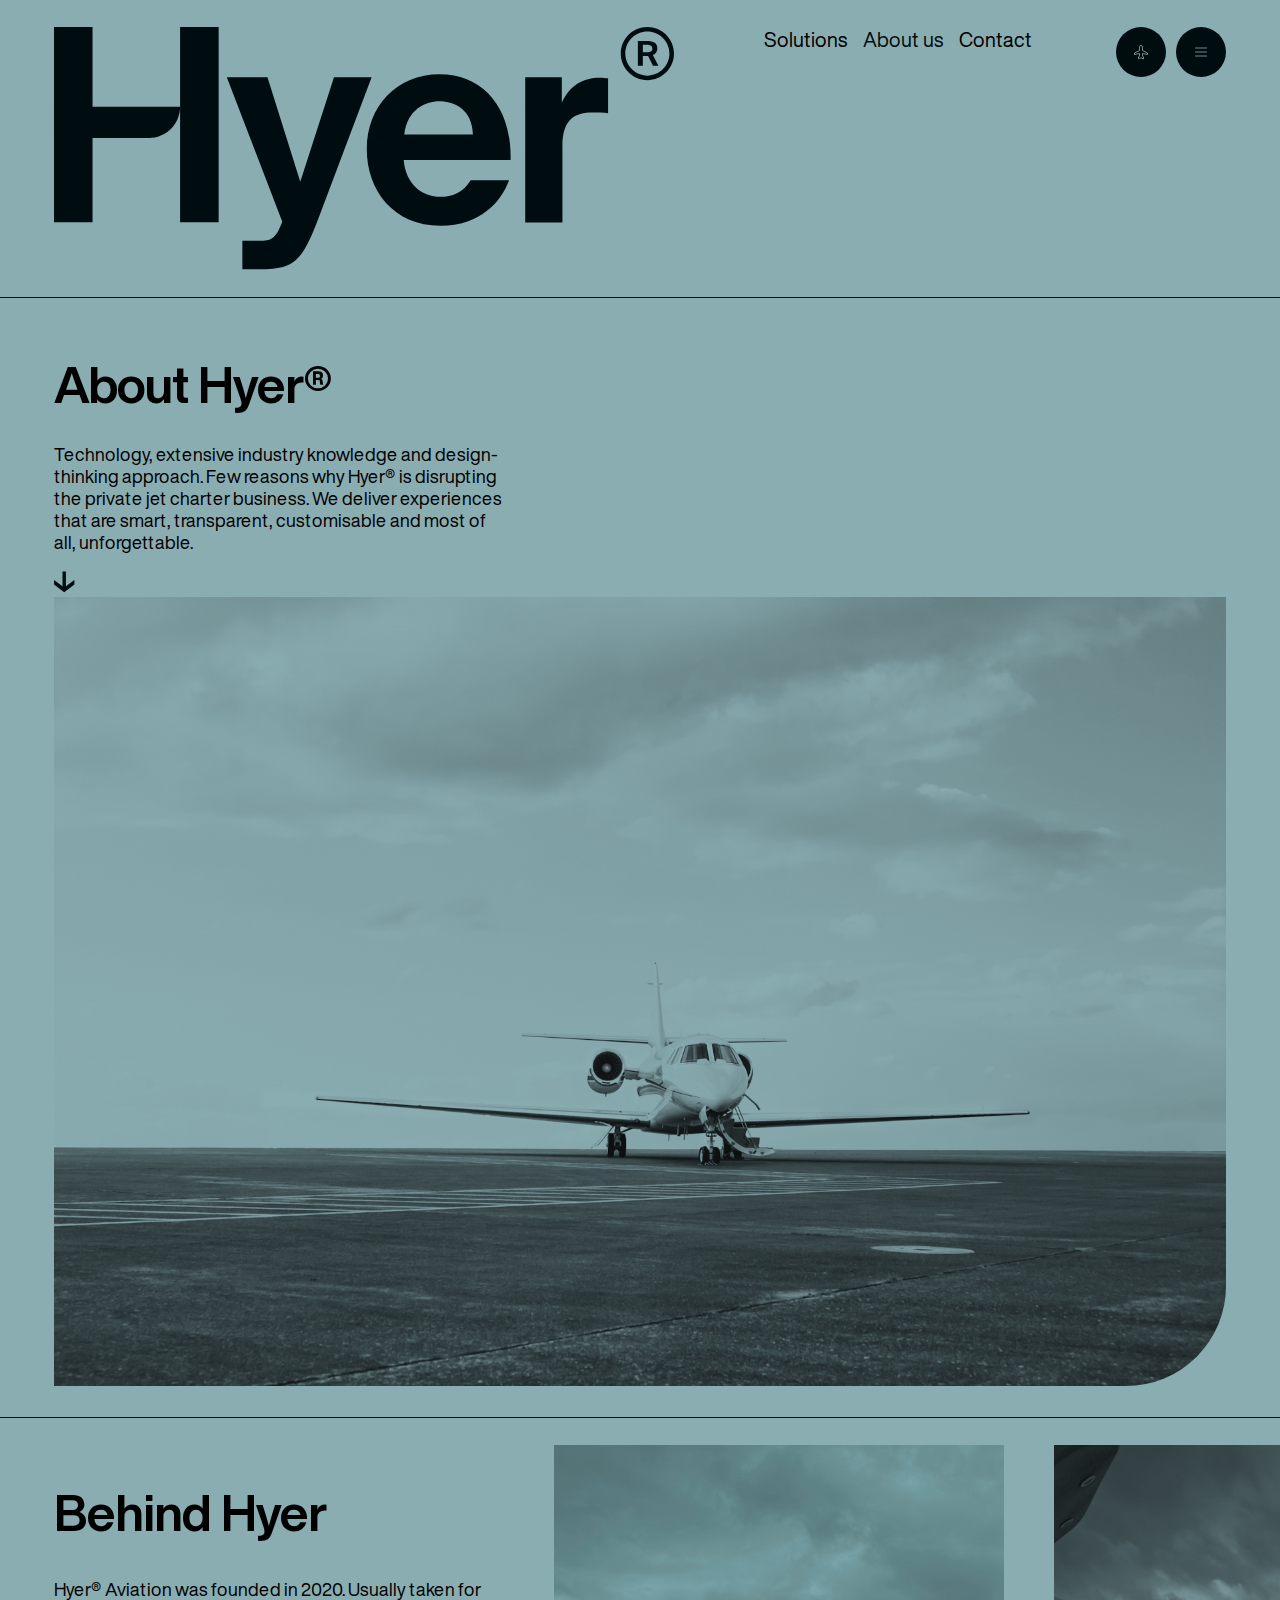
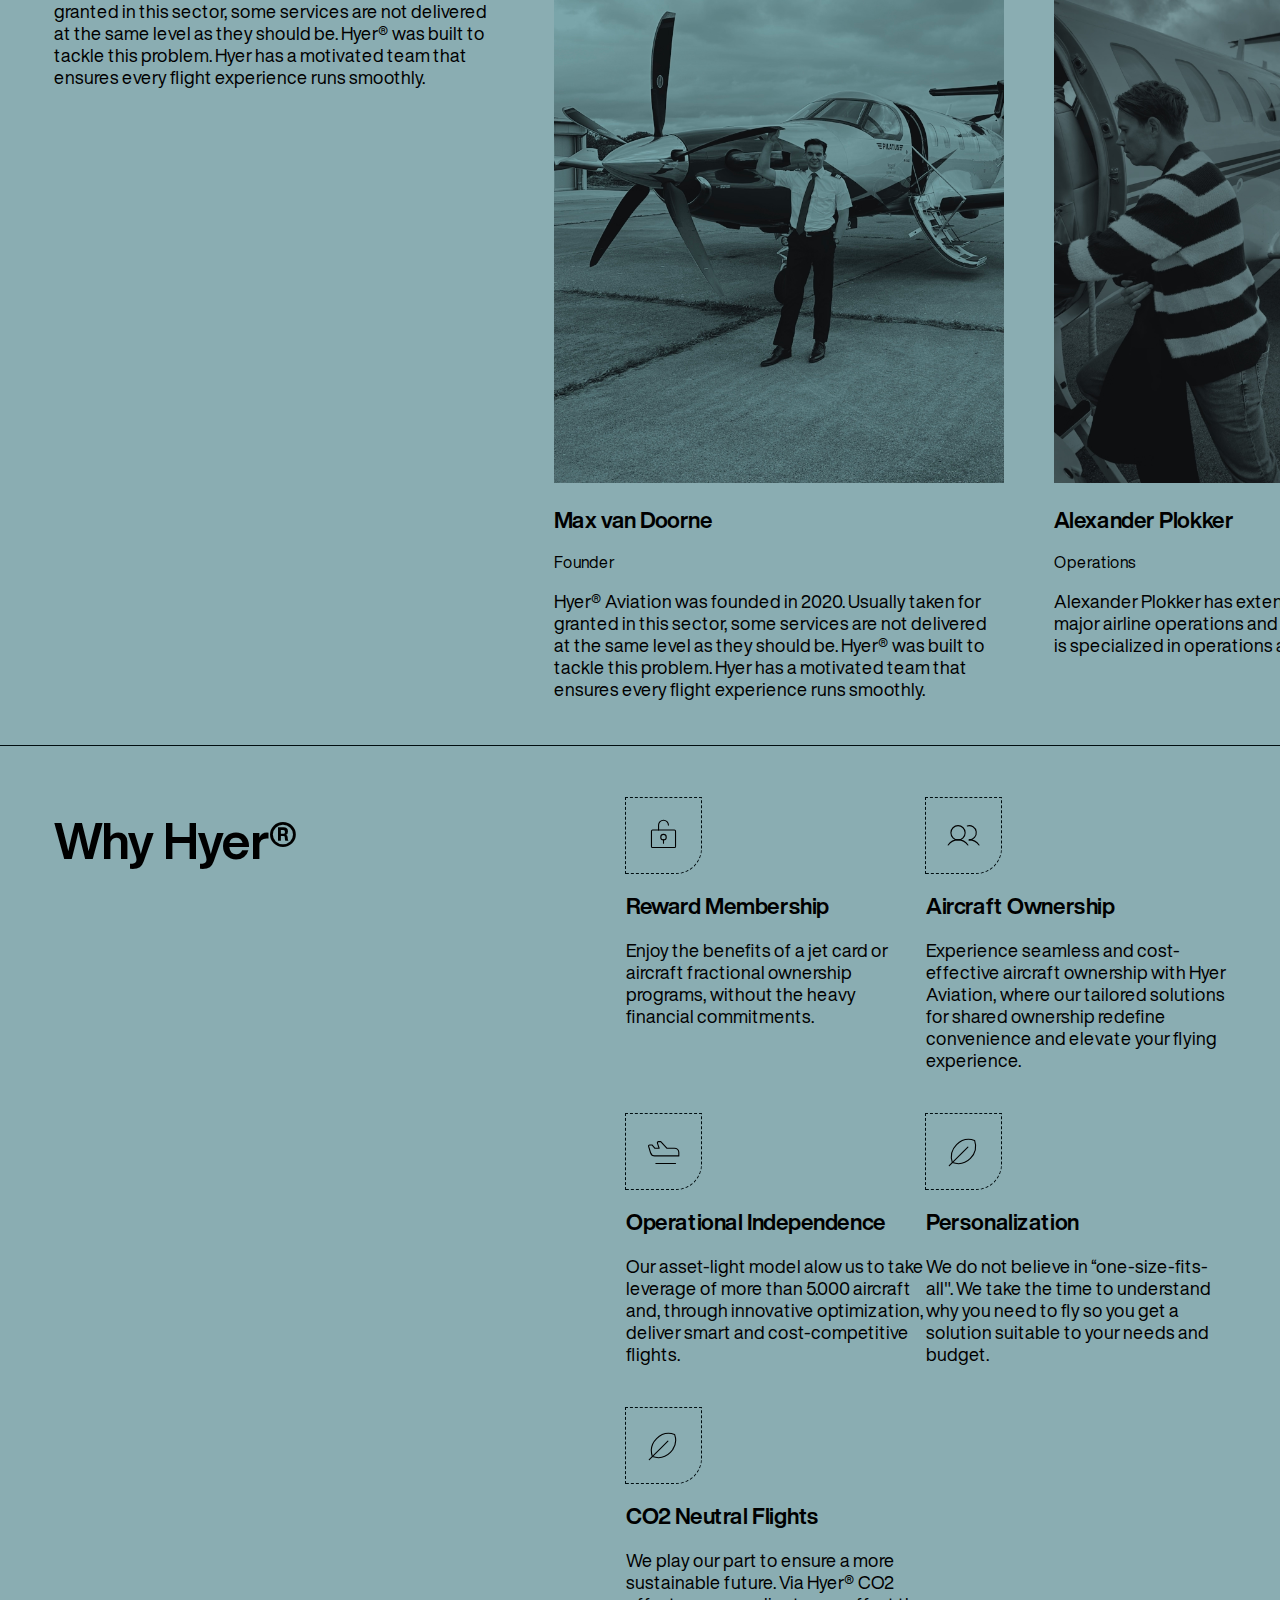
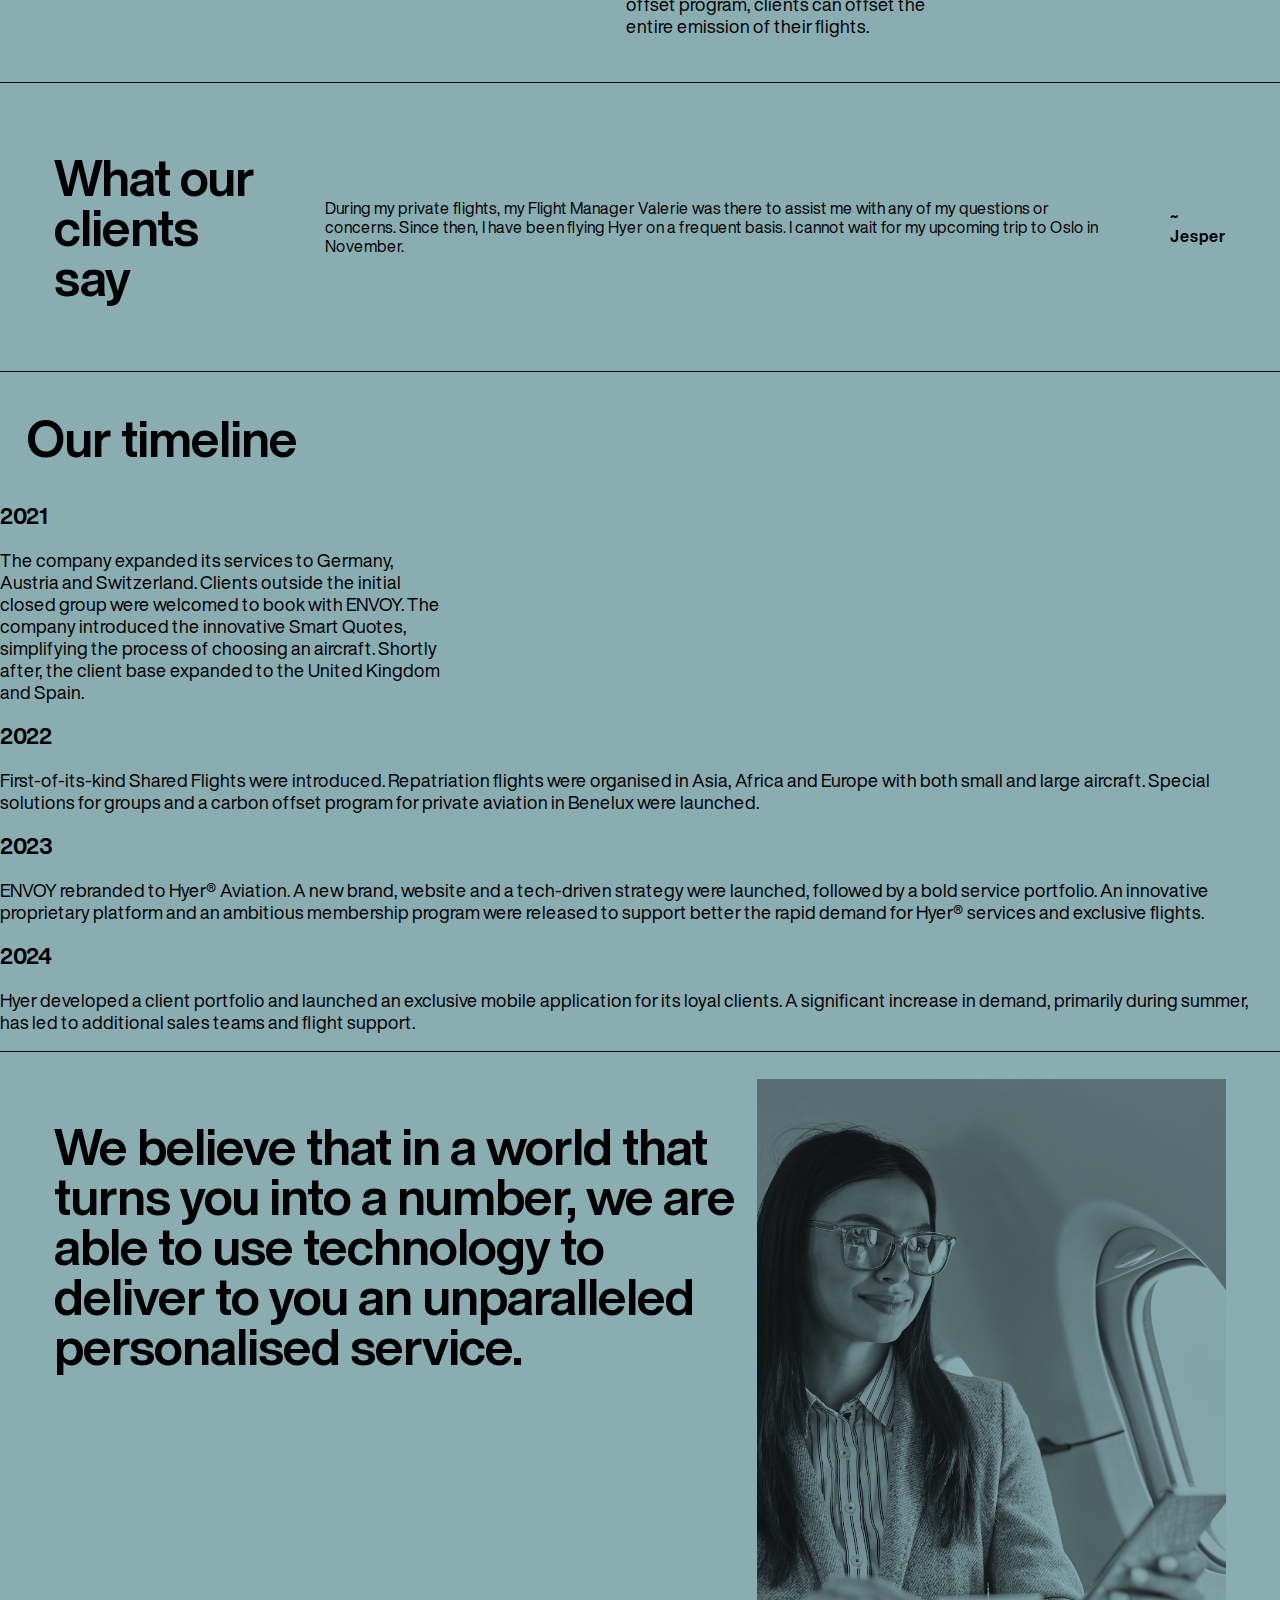
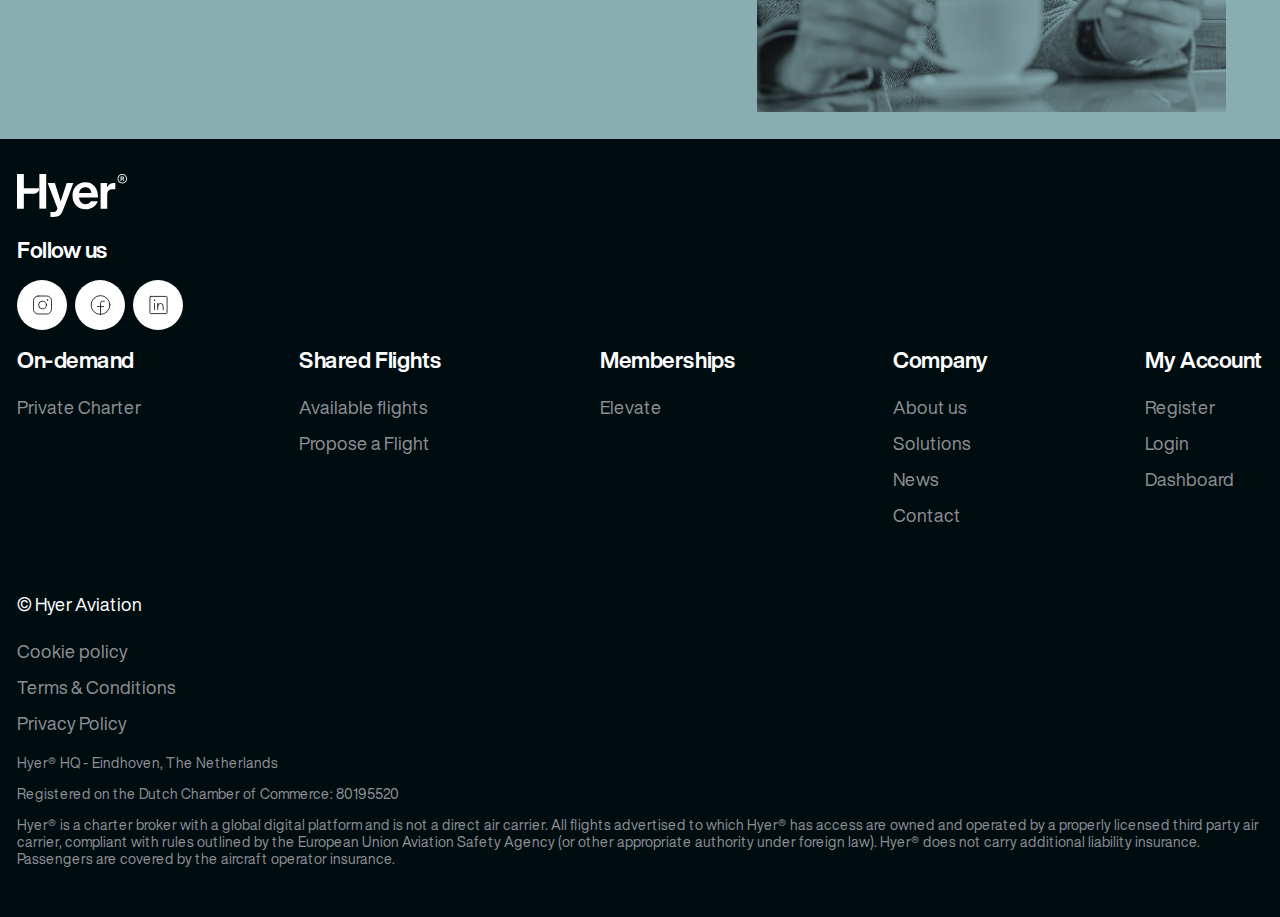
==== pages/about.html @ 7fcac1f6 "layout stuff" ====
<!DOCTYPE html>
<html lang="en">
<head>
	<meta charset="UTF-8">
	<meta name="viewport" content="width=device-width, initial-scale=1.0">
	<link href="../styles/style.css" rel="stylesheet">
	<link rel="icon" type="image/svg+xml" href="../images/favicon.avif">
	<title>About</title>
</head>
<body id="abt">
	<header>
		<img id="logo-big" src="../images/logo-var.svg" alt="Hyer">
		<img id="logo-small" src="../images/mobile-logo.svg" alt="Hyer">
		<nav>
			<ul>
				<li>Solutions</li>
				<li><a href="#">About us</a></li>
				<li>Contact</li>
			</ul>
			<ul>
				<li>On Demand</li>
				<li>Shared flights</li>
				<li>Memberships</li>
				<li>Company</li>
			</ul>
		</nav>
		<ul>
			<li>
				<img src="../images/aircraft-icon.svg" alt="Book on demand">
			</li>
			<li>
				<img src="../images/hamburger.svg" alt="Navigation">
			</li>
		</ul>
	</header>
	<main>
		<section>
			<h1>About Hyer®</h1>
			<p>
				Technology, extensive industry knowledge and design-thinking approach. 
				Few reasons why Hyer® is disrupting the private jet charter business. 
				We deliver experiences that are smart, transparent, customisable and 
				most of all, unforgettable. 
			</p>
			<img src="../images/arrow.svg" alt="Downwards facing arrow">
			<img class="rounded-corner" src="../images/blue-plane.avif" alt="Aircraft">
		</section>
		<section>
			<h2 class="visually_hidden">Behind Hyer</h2>
			<article>
					<h2>Behind Hyer</h2>
					<p>
						Hyer® Aviation was founded in 2020. Usually taken for granted in 
						this sector, some services are not delivered at the same level as 
						they should be. Hyer® was built to tackle this problem. Hyer has 
						a motivated team that ensures every flight experience runs smoothly. 
					</p>
				</article>
				<article>
					<img src="../images/max.avif" alt="Max van Doorne staning in front of a plane">
					<h3>Max van Doorne</h3>
					<span>Founder</span>
					<p>
						Hyer® Aviation was founded in 2020. Usually taken for granted in this 
						sector, some services are not delivered at the same level as they should 
						be. Hyer® was built to tackle this problem. Hyer has a motivated team 
						that ensures every flight experience runs smoothly. 
					</p>
				</article>
				<article>
					<img class="rounded-corner" src="../images/alex.avif" alt="Alexander Plokker going in a plane">
					<h3>Alexander Plokker</h3>
					<span>Operations</span>
					<p>
						Alexander Plokker has extensive experience in both major airline 
						operations and private aviation. Alexander is specialized in 
						operations and ground coordination.
					</p>
				</article>
		</section>
		<section>
			<h2>Why Hyer®</h2>
			<article>
				<ul>
					<li>
						<figure>
							<img src="../images/reward-abt.svg" alt="">
						</figure>
						<h3>Reward Membership</h3>
						<p>
							Enjoy the benefits of a jet card or aircraft fractional ownership programs, 
							without the heavy financial commitments.  
						</p>
					</li>
					<li>
						<figure>
							<img src="../images/ownership-abt.svg" alt="">
						</figure>
						<h3>Aircraft Ownership</h3>
						<p>
							Experience seamless and cost-effective aircraft ownership with Hyer 
							Aviation, where our tailored solutions for shared ownership redefine 
							convenience and elevate your flying experience.
						</p>
					</li>
					<li>
						<figure>
							<img src="../images/operational.svg" alt="">
						</figure>
						<h3>Operational Independence</h3>
						<p>
							Our asset-light model alow us to take leverage of more than 5.000 
							aircraft and, through innovative optimization, deliver smart and 
							cost-competitive flights. 
						</p>
					</li>
					<li>
						<figure>
							<img src="../images/leaf.svg" alt="">
						</figure>
						<h3>Personalization</h3>
						<p>
							We do not believe in “one-size-fits-all". We take the time to 
							understand why you need to fly so you get a solution suitable 
							to your needs and budget. 
						</p>
					</li>
					<li>
						<figure>
							<img src="../images/leaf.svg" alt="">
						</figure>
						<h3>CO2 Neutral Flights</h3>
						<p>
							We play our part to ensure a more sustainable future. 
							Via Hyer® CO2 offset program, clients can offset the 
							entire emission of their flights.
						</p>
					</li>
				</ul>
			</article>
		</section>
		<section>
			<h2>What our clients say</h2>
			<blockquote>
				During my private flights, my Flight Manager Valerie was there 
				to assist me with any of my questions or concerns. Since then, 
				I have been flying Hyer on a frequent basis. I cannot wait for 
				my upcoming trip to Oslo in November.
			</blockquote>
			<strong>~ Jesper</strong>
		</section>
		<section>
			<h2>Our timeline</h2>
			<h3>2021</h3>
			<p>
				The company expanded its services to Germany, Austria and Switzerland. 
				Clients outside the initial closed group were welcomed to book with ENVOY. 
				The company introduced the innovative Smart Quotes, simplifying the process
				of choosing an aircraft. Shortly after, the client base expanded to the 
				United Kingdom and Spain.
			</p>
			<h3>2022</h3>
			<p>
				First-of-its-kind Shared Flights were introduced. Repatriation flights were
				organised in Asia, Africa and Europe with both small and large aircraft. 
				Special solutions for groups and a carbon offset program for private 
				aviation in Benelux were launched. 
			</p>
			<h3>2023</h3>
			<p>
				ENVOY rebranded to Hyer® Aviation. A new brand, website and a tech-driven 
				strategy were launched, followed by a bold service portfolio. An innovative 
				proprietary platform and an ambitious membership program were released to 
				support better the rapid demand for Hyer® services and exclusive flights.
			</p>
			<h3>2024</h3>
			<p>
				Hyer developed a client portfolio and launched an exclusive mobile application
				for its loyal clients. A significant increase in demand, primarily during summer, 
				has led to additional sales teams and flight support.  
			</p>
		</section>
		<section>
			<h2>
				We believe that in a world that turns you into a number, we are able
				to use technology to deliver to you an unparalleled personalised service.
			</h2>
			<img src="../images/woman-on-a-plane.avif" alt="Young woman on a plane smiling">
		</section>
	</main>
	<footer>
		<ul>
			<li>
				<img src="../images/logo.svg" alt="logo">
			</li>
			<li>
				<h2>Follow us</h2>
			</li>
		</ul>
		<ul>
			<li>
				<img src="../images/insta.svg" alt="Instagram">
			</li>
			<li>
				<img src="../images/facebook.svg" alt="Facebook">
			</li>
			<li>
				<img src="../images/in.svg" alt="Linkedin">
			</li>
		</ul>
		<section>
			<ul>
				<li><h2>On-demand</h2></li>
				<li><a href="#">Private Charter</a></li>
			</ul>
			<ul>
				<li><h2>Shared Flights</h2></li>
				<li><a href="#">Available flights</a></li>
				<li><a href="#">Propose a Flight</a></li>
			</ul>
			<ul>
				<li><h2>Memberships</h2></li>
				<li><a href="#">Elevate</a></li>
			</ul>
			<ul>
				<li><h2>Company</h2></li>
				<li><a href="#">About us</a></li>
				<li><a href="#">Solutions</a></li>
				<li><a href="#">News</a></li>
				<li><a href="#">Contact</a></li>
			</ul>
			<ul>
				<li><h2>My Account</h2></li>
				<li><a href="#">Register</a></li>
				<li><a href="#">Login</a></li>
				<li><a href="#">Dashboard</a></li>
			</ul>
		</section>
		<p>© Hyer Aviation</p>
		<ul>
			<li><a href="#">Cookie policy</a></li>
			<li><a href="#">Terms & Conditions</a></li>
			<li><a href="#">Privacy Policy</a></li>
		</ul>
		<p>Hyer® HQ - Eindhoven, The Netherlands</p>
		<p>Registered on the Dutch Chamber of Commerce: 80195520</p>
		<p>
			Hyer® is a charter broker with a global digital platform and is not a 
			direct air carrier. All flights advertised to which Hyer® has access 
			are owned and operated by a properly licensed third party air carrier, 
			compliant with rules outlined by the European Union Aviation Safety 
			Agency (or other appropriate authority under foreign law). Hyer® does not 
			carry additional liability insurance. Passengers are covered by the aircraft 
			operator insurance.
		</p>
	</footer>
</body>
</html>
---- styles/style.css ----
@font-face {
	font-family: "Helvetica-bold";
	src: url("../font/HelveticaNowDisplay-Bold.woff2");
}

@font-face {
	font-family: "Helvetica-reg";
	src: url(../font/HelveticaNowDisplay-Regular.woff2);
}

*, *::after, *::before {
  box-sizing: border-box;
}

:root {
	--accent-color: #000d10;
	--accent-color-2: #ffffff;
	--dark-blue: #151623;
	--darker-blue: #0f0f1c;
	--brick-red: #bc7155;
	--text-secondary: #8e8e95;
	--background-about: #8aadb2;
}

.visually_hidden {
  clip: rect(0 0 0 0);
  clip-path: inset(50%);
  height: 1px;
  overflow: hidden;
  position: absolute;
  white-space: nowrap;
  width: 1px;
}

body {
	font-family: "Helvetica-reg", arial;
	padding: 0;
	margin: 0;
}

#abt {
	background-color: var(--background-about);
}

ul > li {
	list-style: none;
}

nav > ul:nth-child(1), 
nav > ul:nth-child(2) {
	display: none;
}

section, 
header {
	padding: 1.7rem 4.2%;
}

h1, h2, h3, h4 {
	font-family: "Helvetica-bold", arial;
	line-height: 100%;
	letter-spacing: -.02em;
}

h1 {
	font-size: 2.5rem;
}

h2 {
	font-size: 30px;
}

h3 {
	font-size: 22px;
}

h4 {
	font-size: 20px;
}

h4 > span {
	font-family: "Helvetica-reg";
}

p {
	font-size: 18px;
}

img {
	width: 100%;
	height: auto;
}

button {
	font-weight: 700;
	font-size: 14px;
	background-color: var(--accent-color);
	color: var(--accent-color-2);
	border: none;
	border-radius: 25px;
	padding: 12px 15px;
	cursor: pointer;
}

#abt section:nth-child(3) {
	position: relative;
}

section:nth-child(3) > blockquote::before {
    content: "";
    position: absolute;
	top: 0;
    left: 0;
    background-image: url(../images/quote.svg);
    background-position: 50%;
    background-size: contain;
    background-repeat: no-repeat;
    opacity: .15;
    width: 4rem;
    height: 4rem;
}

#logo-big {
	display: none;
}

#logo-small {
	display: inline;
	width: 55px;
	height: auto;
}

.display-on-desktop {
	display: none;
}

header {
	display: flex;
	justify-content: space-between;
	align-items: flex-start;	
}

ul {
	padding: 0;
	margin: 0;
}

header > ul > li {
	display: flex;
	margin-bottom: 8px;
	background-color: var(--accent-color);
	border-radius: 30px;
	width: 50px;
	height: 50px;
}

header > ul > li > img {
	width: 16px;
	height: auto;
	margin: 0 auto;
}

a {
	color: var(--accent-color);
	text-decoration: none;
}

strong {
	font-family: "Helvetica-bold";
}

#abt section {
	border-top: 1px solid var(--accent-color);
}

#abt section:nth-child(1) > img:nth-of-type(1) {
	width: 21px;
	height: auto;
}

section:nth-child(2) > ul {
	padding: 0;
}

section:nth-child(2) > ul > li > p {
	line-height: 110%;
	color: var(--text-secondary);
	margin-bottom: 30px;
}

section:nth-child(2) > ul > li > h3 {
	padding-top: 15px;
	border-top: 1px solid var(--text-secondary);
}

.rounded-corner {
	border-bottom-right-radius: 100px;
}

div > section {
	color: var(--accent-color-2);
	height: 250px;
}

#home div > section:nth-child(1) {
	background-color: var(--dark-blue);
}

div > section:nth-child(-n + 3)
{
	display: flex;
	flex-direction: column;
	justify-content: flex-end;
}

div > section:nth-child(2) > h2 {
	z-index: 2;
	width: 100%;
	font-size: 30px;
}

div > section:nth-child(2) > p {
	z-index: 2;
	color: var(--accent-color-2);
}

div > section:nth-child(2) {
    background-image: url("../images/aircraft.avif");
    background-position: center;
    background-repeat: no-repeat;
    background-size: cover;
    position: relative;
}

div > section:nth-child(2)::after {
    position: absolute;
    content: "";
    height: 100%;
    width: 100%;
    bottom: 0;
    left: 0;
    background: linear-gradient(to bottom, rgba(255,0,0,0) 0%, rgba(0, 0, 0, 0.6) 100%);
    z-index: 1;
}

div > section:nth-child(3) {
	background-color: var(--brick-red);
	background-image: url("../images/shared-flights.svg");
	background-position: center;
    background-repeat: no-repeat;
    background-size: contain;
}

#home section:nth-child(1) > p {
	font-weight: 700;
}

section:nth-child(1) > button {
	outline: 1px solid var(--accent-color-2);
	background-color: var(--dark-blue);
	color: var(--accent-color-2);
}

section:nth-child(4) > ul {
	display: grid;
	grid-template-columns: 160px 160px;
	justify-content: center;
	column-gap: 15px;
	row-gap: 20px;
}

section:nth-child(4) > section > img {
	max-width: 600px;
}

section:nth-child(4) > ul > li {
	border-top: 1px solid var(--text-secondary);
}

section:nth-child(4) > ul > li > p {
	padding: 10px;
	box-shadow: 0px 1px 1px rgba(0, 0, 0, 0.25);
	border-radius: 20px;
}

#home section:nth-child(5) {
	background-color: var(--dark-blue);
	color: var(--accent-color-2);
}

#home section:nth-child(5) > img {
	display: flex;
	object-fit: cover;
	margin: 0 auto;
	width: 50%;
	height: auto;
}

#abt section:nth-child(5) {
	padding: 0;
}

#abt section:nth-child(5) > h2 {
	padding-left: 2.1%; 
}

footer {
	background-color: var(--accent-color);
	color: var(--accent-color-2);
	padding: 35px 17px;
}

footer > ul {
	padding: 0;
}

footer > section {
	display: grid;
	grid-template-columns: 170px 170px;
	padding: 0;
	margin-bottom: 60px;
}

footer > p:nth-last-child(-n + 3) {
	color: var(--text-secondary);
	font-size: 14px;
}

footer > ul > li > img {
	width: 110px;
	height: auto;
}

footer > ul:nth-child(1) > ul {
	display: flex;
	padding: 0;
}

footer > section > ul > li > h2,
footer > ul > li > h2 {
	font-size: 22px;
}

footer > section > ul > li > a,
footer > ul > li > a {
	line-height: 200%;
	font-size: 18px;
	color: var(--text-secondary);
}

footer > section > ul > li > img {
	width: 110px;
	height: auto;
}

footer > ul:nth-child(2) > li > img {
	width: 25px;
	height: auto;
	margin: 0 auto;
}

footer > ul:nth-child(2)  {
	display: flex;
}

footer > ul:nth-child(2)  > li {
	display: flex;
	background-color: var(--accent-color-2);
	border-radius: 50px;
	width: 50px;
	height: 50px;
	margin-right: 8px;
}

figure {
	display: flex;
	width: 75px;
	height: 75px;
	outline: 1px dashed var(--accent-color);
	border-bottom-right-radius: 25px;
	margin: 25px 0 15px 0;
}

figure > img {
	margin: 0 auto;
	width: 35px;
	height: auto;
}

@media only screen and (min-width: 480px)
{
	section:nth-child(4) > div > ul {
		grid-template-columns: 220px 220px;
	}
}

@media only screen and (min-width: 1024px) {
	h1, h2 {
		font-size: 50px;
	}

	#logo-big {
		display: inline;
		min-width: 500px;
		max-width: 620px;
		height: auto;
	}

	#logo-small {
		display: none;
	}

	nav > ul:nth-child(1) {
		display: flex;
	}

	nav > ul:nth-child(1) > li {
		font-size: 20px;
		padding-left: 15px;
	}

	div {
		display: flex;
	}

	div > section {
		height: 100vh;
	}

	header > ul {
		display: flex;
	}

	header > ul > li {
		margin-left: 10px;
	}

	.display-on-desktop {
		display: inline;
	}

	div > section:nth-child(2)::after {
		position: absolute;
		content: "";
		height: 50%;
		width: 100%;
		bottom: 0;
		left: 0;
		background: linear-gradient(to bottom, rgba(255,0,0,0) 0%, rgba(0, 0, 0, 0.6) 100%);
		z-index: 1;
	}

	#home section:nth-child(5) > img {
		background-color: var(--darker-blue);
	}

	main section:nth-child(2) {
		display: flex;
		flex-direction: column;
		align-items: flex-end;
	}

    #abt section:nth-child(2) {
		display: flex;
		align-items: flex-start;
		justify-content: flex-start;
		flex-direction: row;
		gap: 50px;
	}

	#abt section:nth-child(2) > article {
		width: 70%;
	}

	#abt section:nth-child(3) {
		display: flex;
        flex-direction: row;
		justify-content: space-between;
        align-items: flex-start;
	}

	main section:nth-child(2) > ul {
		display: grid;
		grid-template-columns: 320px 320px;
		column-gap: 15px;
		row-gap: 20px;
	}

	.col-width > section {
		width: 33.33%;
	}

	#abt section:nth-last-child(1)
	{
		display: flex;
	}

	#abt section:nth-last-child(1) > img
	{
		width: 40%;
	}
	
	section > article:nth-child(1) > ul {
		display: flex;
		flex-direction: column;
	}

	section:nth-child(2) > h2 {
		font-size: 60px;
		width: 50%;
	}

	section:nth-child(4) {
		display: flex;
		align-items: center;
		justify-content: center;
		gap: 10px;
	}

	section:nth-child(4) > ul,
	section:nth-child(4) > section {
		width: 50%;
	}

	section:nth-child(4) > ul > li > h4 {
		font-size: 25px;
	}

	section:nth-child(4) > ul {
		grid-template-columns: 220px 220px;
	}

	#home section:nth-child(5) {
		display: flex;
		padding: 0;
	}

	#home section:nth-child(5) > div > h2 {
		font-size: 50px;
		padding-bottom: 10em;
	}
	
	#home section:nth-child(5) > div {
		display: flex;
		flex-direction: column;
		padding: 0 60px;
	}

	#home section:nth-child(6) > h2 {
		font-size: 12vw;
		margin: 0.3em 0;
		line-height: 140px;
	}

	#abt section:nth-child(3) > article,
	section:nth-child(6) > article {
		display: flex;
		align-content: space-between;
		flex-direction: row;
		justify-content: space-between;
		flex-wrap: wrap;
	}

	section:nth-child(6) > article > ul,
	#abt section:nth-child(3) > article > ul {
		width: 600px;
		display: flex;
		flex-direction: row;
		flex-wrap: wrap;
		align-content: flex-start;
	}

	article > p:nth-of-type(1),
	section > p:nth-of-type(1) {
		width: 450px;
	}

	section:nth-child(6) > article > ul > li,
	#abt section:nth-child(3) > article > ul > li {
		width: 300px;
	}

	section:nth-child(7) {
		width: 100vw;
	}

	section:nth-child(7) > h2 {
		display: flex;
		justify-content: center;
		font-size: 9vw;
	}

	section:nth-child(7) > h2:hover {
		text-decoration: underline;
	}

	footer > section {
		display: flex;
		flex-wrap: wrap;
		justify-content: space-between;
		padding: 0;
		margin-bottom: 60px;
	}
}
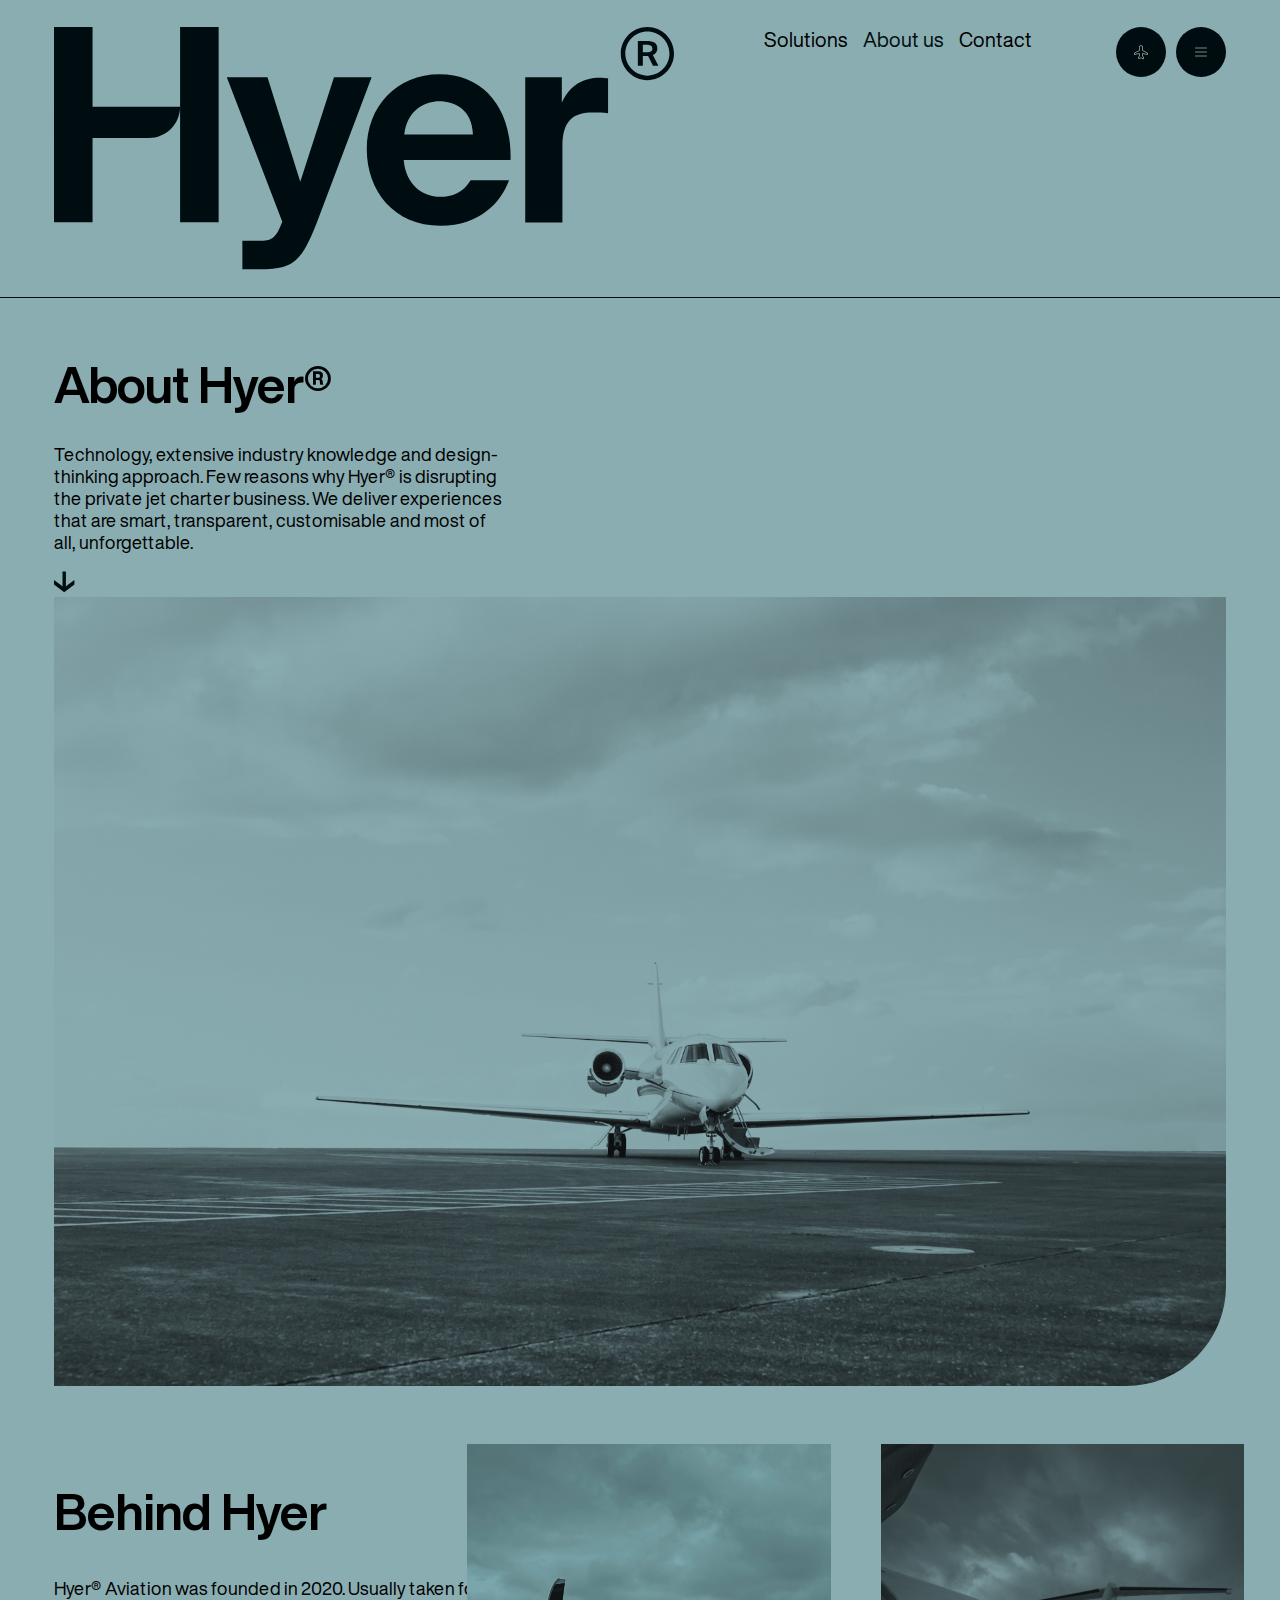
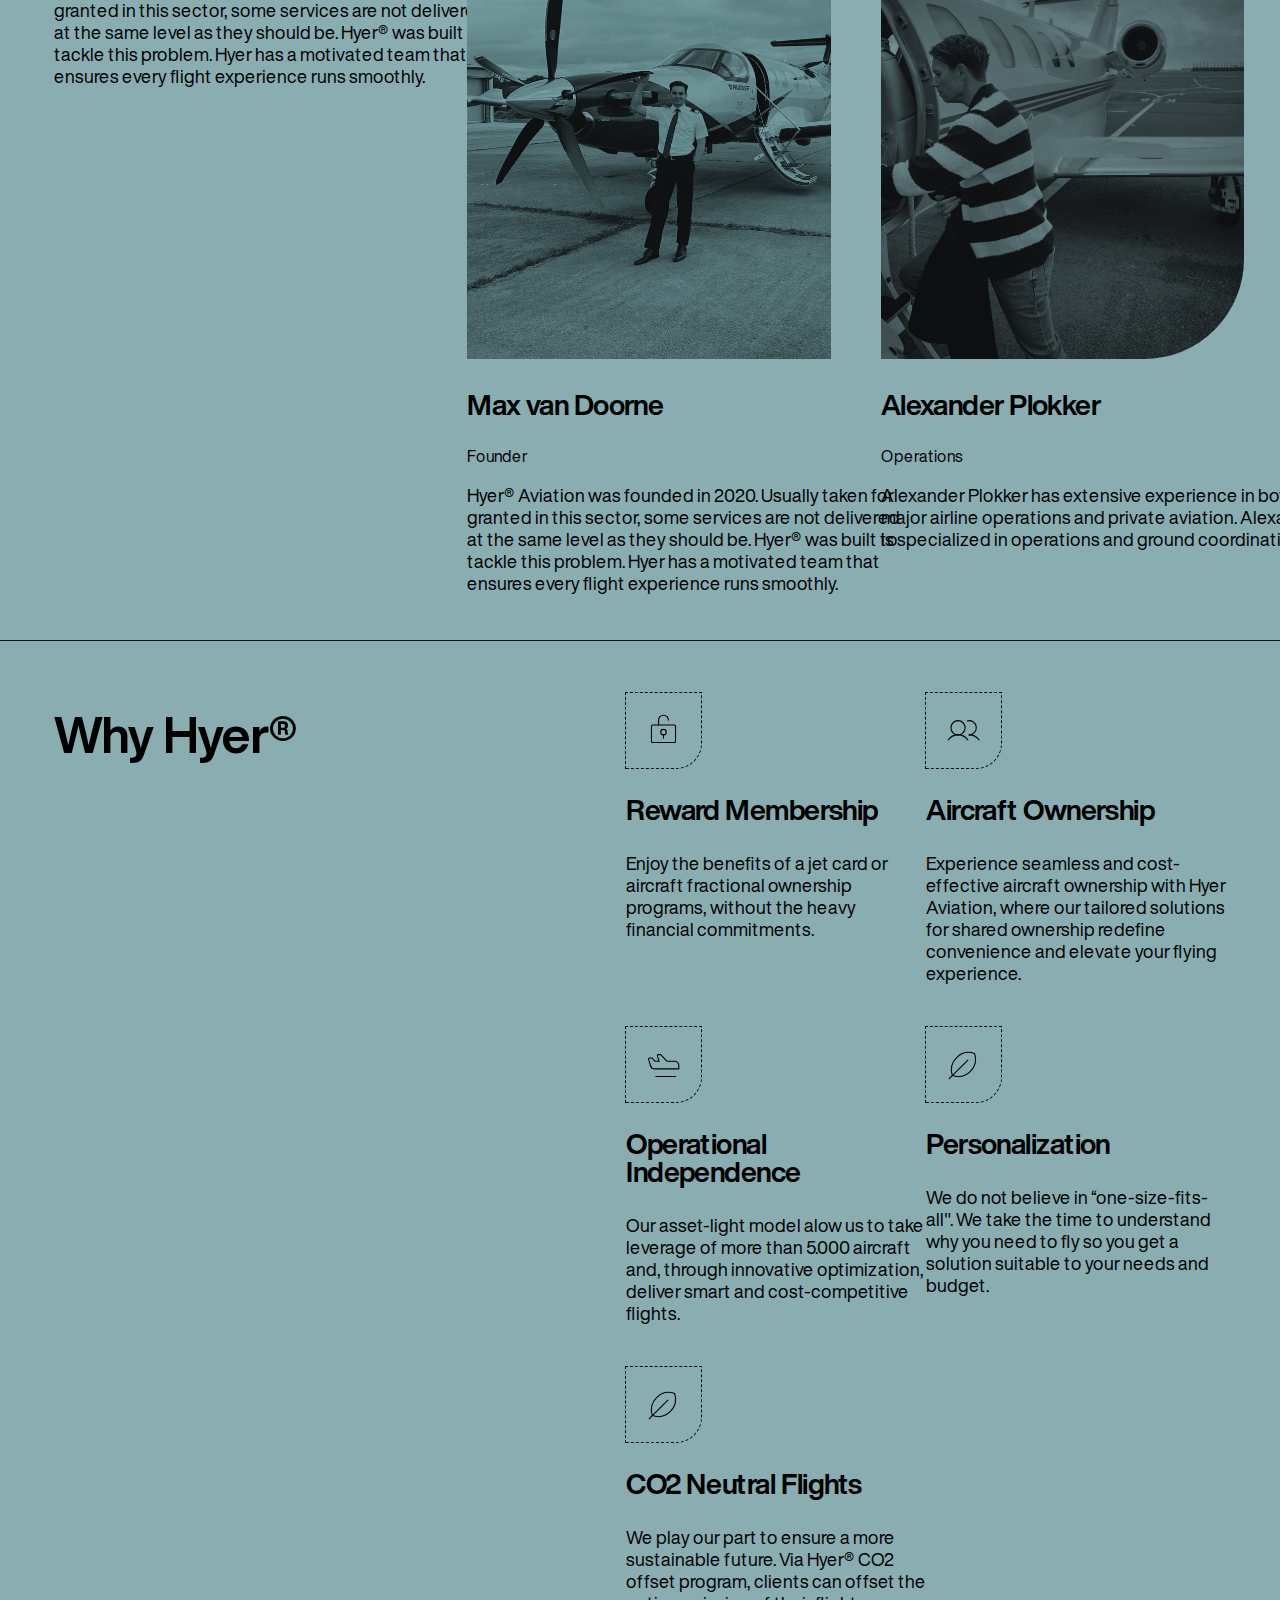
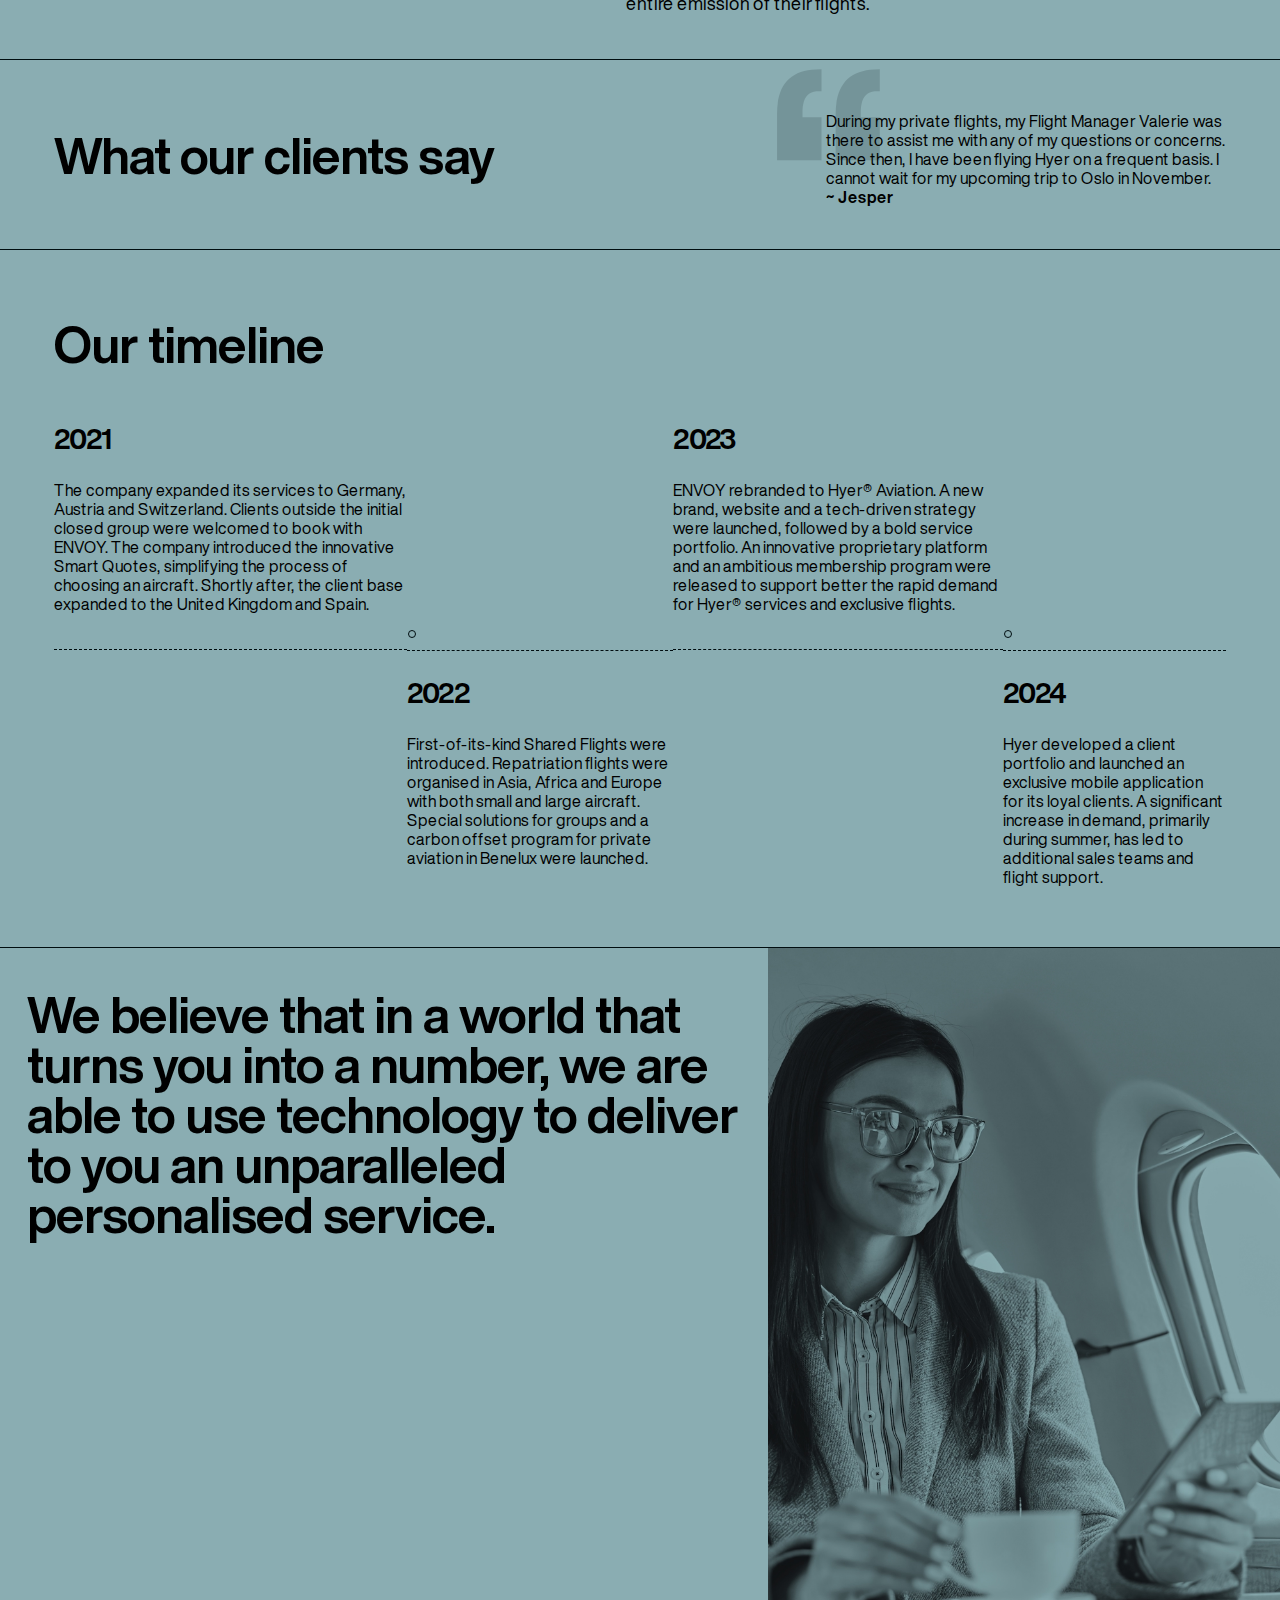
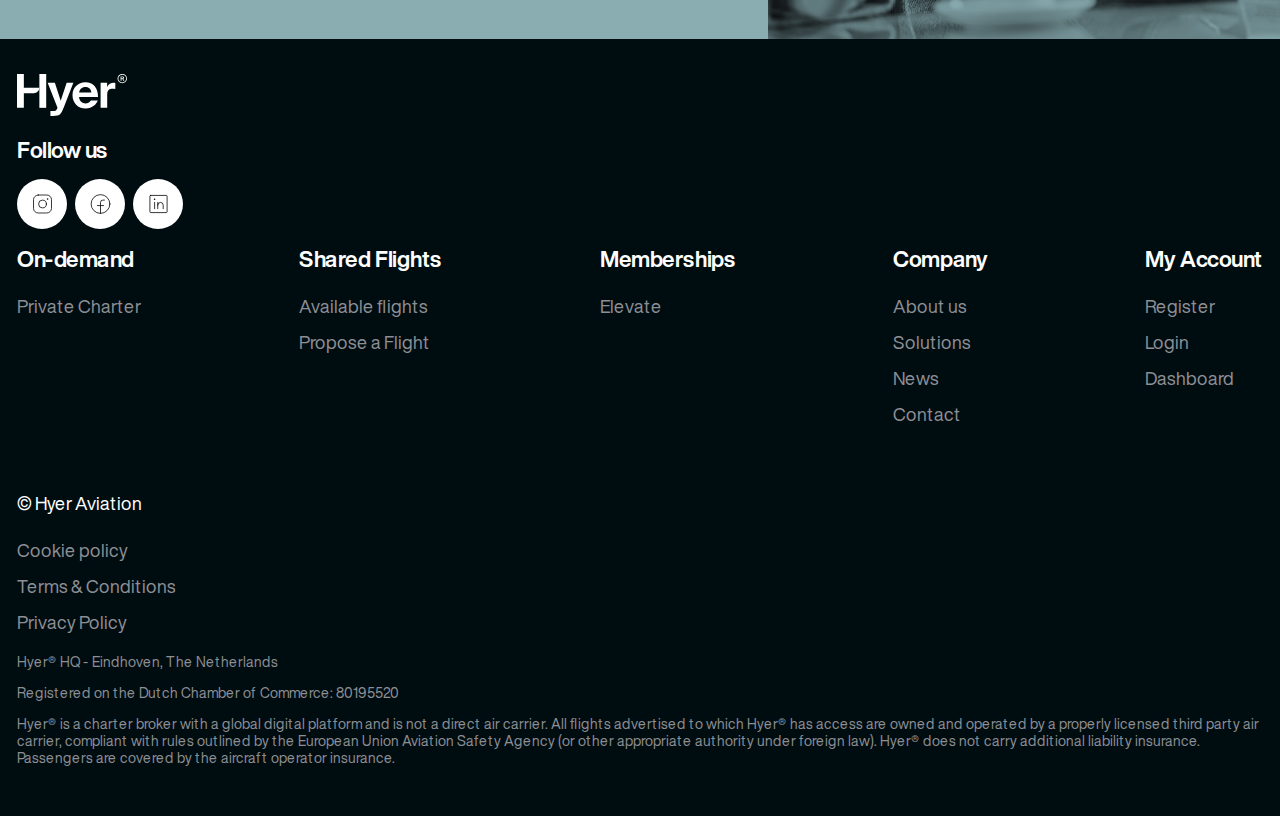
==== commit 3fed0bdf: "about page styling almost done" ====
--- a/pages/about.html
+++ b/pages/about.html
@@ -114,7 +114,7 @@
 							cost-competitive flights. 
 						</p>
 					</li>
-					<li>
+					<li class="display-on-desktop">
 						<figure>
 							<img src="../images/leaf.svg" alt="">
 						</figure>
@@ -125,7 +125,7 @@
 							to your needs and budget. 
 						</p>
 					</li>
-					<li>
+					<li class="display-on-desktop">
 						<figure>
 							<img src="../images/leaf.svg" alt="">
 						</figure>
@@ -141,44 +141,56 @@
 		</section>
 		<section>
 			<h2>What our clients say</h2>
-			<blockquote>
-				During my private flights, my Flight Manager Valerie was there 
-				to assist me with any of my questions or concerns. Since then, 
-				I have been flying Hyer on a frequent basis. I cannot wait for 
-				my upcoming trip to Oslo in November.
-			</blockquote>
-			<strong>~ Jesper</strong>
+			<figure class="quote">
+				<blockquote>
+					During my private flights, my Flight Manager Valerie was there 
+					to assist me with any of my questions or concerns. Since then, 
+					I have been flying Hyer on a frequent basis. I cannot wait for 
+					my upcoming trip to Oslo in November.
+				</blockquote>
+				<strong>~ Jesper</strong>
+			</figure>
 		</section>
 		<section>
 			<h2>Our timeline</h2>
-			<h3>2021</h3>
-			<p>
-				The company expanded its services to Germany, Austria and Switzerland. 
-				Clients outside the initial closed group were welcomed to book with ENVOY. 
-				The company introduced the innovative Smart Quotes, simplifying the process
-				of choosing an aircraft. Shortly after, the client base expanded to the 
-				United Kingdom and Spain.
-			</p>
-			<h3>2022</h3>
-			<p>
-				First-of-its-kind Shared Flights were introduced. Repatriation flights were
-				organised in Asia, Africa and Europe with both small and large aircraft. 
-				Special solutions for groups and a carbon offset program for private 
-				aviation in Benelux were launched. 
-			</p>
-			<h3>2023</h3>
-			<p>
-				ENVOY rebranded to Hyer® Aviation. A new brand, website and a tech-driven 
-				strategy were launched, followed by a bold service portfolio. An innovative 
-				proprietary platform and an ambitious membership program were released to 
-				support better the rapid demand for Hyer® services and exclusive flights.
-			</p>
-			<h3>2024</h3>
-			<p>
-				Hyer developed a client portfolio and launched an exclusive mobile application
-				for its loyal clients. A significant increase in demand, primarily during summer, 
-				has led to additional sales teams and flight support.  
-			</p>
+			<ol>
+				<li>
+					<h3>2021</h3>
+					<p>
+						The company expanded its services to Germany, Austria and Switzerland. 
+						Clients outside the initial closed group were welcomed to book with ENVOY. 
+						The company introduced the innovative Smart Quotes, simplifying the process
+						of choosing an aircraft. Shortly after, the client base expanded to the 
+						United Kingdom and Spain.
+					</p>
+				</li>
+				<li>
+					<h3>2022</h3>
+					<p>
+						First-of-its-kind Shared Flights were introduced. Repatriation flights were
+						organised in Asia, Africa and Europe with both small and large aircraft. 
+						Special solutions for groups and a carbon offset program for private 
+						aviation in Benelux were launched. 
+					</p>
+				</li>
+				<li>
+					<h3>2023</h3>
+					<p>
+						ENVOY rebranded to Hyer® Aviation. A new brand, website and a tech-driven 
+						strategy were launched, followed by a bold service portfolio. An innovative 
+						proprietary platform and an ambitious membership program were released to 
+						support better the rapid demand for Hyer® services and exclusive flights.
+					</p>
+				</li>
+				<li>
+					<h3>2024</h3>
+					<p>
+						Hyer developed a client portfolio and launched an exclusive mobile application
+						for its loyal clients. A significant increase in demand, primarily during summer, 
+						has led to additional sales teams and flight support.  
+					</p>
+				</li>
+			</ol>
 		</section>
 		<section>
 			<h2>
--- a/styles/style.css
+++ b/styles/style.css
@@ -102,15 +102,21 @@
 	cursor: pointer;
 }
 
-#abt section:nth-child(3) {
+#abt .quote {
 	position: relative;
-}
-
-section:nth-child(3) > blockquote::before {
+	align-items: flex-start;
+	width: 250px;
+	height: auto;
+	outline: none;
+}
+
+blockquote {
+	margin: 0;
+}
+
+blockquote::before {
     content: "";
     position: absolute;
-	top: 0;
-    left: 0;
     background-image: url(../images/quote.svg);
     background-position: 50%;
     background-size: contain;
@@ -118,6 +124,8 @@
     opacity: .15;
     width: 4rem;
     height: 4rem;
+	top: -20px;
+	left: -20px;
 }
 
 #logo-big {
@@ -296,11 +304,11 @@
 	height: auto;
 }
 
-#abt section:nth-child(5) {
-	padding: 0;
-}
-
-#abt section:nth-child(5) > h2 {
+#abt section:nth-last-child(1) {
+	padding: 0;
+}
+
+#abt section:nth-last-child(1) > h2 {
 	padding-left: 2.1%; 
 }
 
@@ -374,6 +382,9 @@
 
 figure {
 	display: flex;
+	flex-direction: column;
+	align-items: center;
+	justify-content: center;
 	width: 75px;
 	height: 75px;
 	outline: 1px dashed var(--accent-color);
@@ -387,6 +398,14 @@
 	height: auto;
 }
 
+ol {
+	padding: 0;
+}
+
+ol > li {
+	list-style: none;
+}
+
 @media only screen and (min-width: 480px)
 {
 	section:nth-child(4) > div > ul {
@@ -397,6 +416,10 @@
 @media only screen and (min-width: 1024px) {
 	h1, h2 {
 		font-size: 50px;
+	}
+
+	h3 {
+		font-size: 28px;
 	}
 
 	#logo-big {
@@ -461,6 +484,7 @@
 	}
 
     #abt section:nth-child(2) {
+		border-top: none;
 		display: flex;
 		align-items: flex-start;
 		justify-content: flex-start;
@@ -470,6 +494,24 @@
 
 	#abt section:nth-child(2) > article {
 		width: 70%;
+	}
+
+	#abt .quote {
+		width: 400px;
+	}
+
+	blockquote::before {
+		content: "";
+		position: absolute;
+		background-image: url(../images/quote.svg);
+		background-position: 50%;
+		background-size: contain;
+		background-repeat: no-repeat;
+		opacity: .15;
+		width: 6.5rem;
+		height: 6.5rem;
+		top: -50px;
+		left: -50px;
 	}
 
 	#abt section:nth-child(3) {
@@ -513,7 +555,7 @@
 	section:nth-child(4) {
 		display: flex;
 		align-items: center;
-		justify-content: center;
+		justify-content: space-between;
 		gap: 10px;
 	}
 
@@ -552,6 +594,46 @@
 		line-height: 140px;
 	}
 
+	ol {
+		display: flex;
+		position: relative;
+		padding-top: 15em;
+	}
+
+	ol > li {
+		max-width: 400px;
+	}
+
+	ol > li:nth-child(even) {
+		border-top: 1px dashed var(--accent-color);
+	}
+
+	ol > li:nth-child(odd) {
+		border-bottom: 1px dashed var(--accent-color);
+        top: -2.5vw;
+        transform: translateY(-100%);
+    }
+
+	ol >li:nth-child(odd)::after
+	{
+		content: "";
+		position: absolute;
+		left: calc(100% + 1px);
+		width: 8px;
+		height: 8px;
+		border-radius: 50%;
+		background: #8aadb2;
+		border: 1px solid #000d10;
+	}
+
+	ol > li > p {
+		font-size: 16px;
+	}
+
+	#abt section:nth-child(2) > article {
+		width: 31%;
+	}
+
 	#abt section:nth-child(3) > article,
 	section:nth-child(6) > article {
 		display: flex;
@@ -571,7 +653,7 @@
 	}
 
 	article > p:nth-of-type(1),
-	section > p:nth-of-type(1) {
+	#abt section > p:nth-of-type(1) {
 		width: 450px;
 	}
 
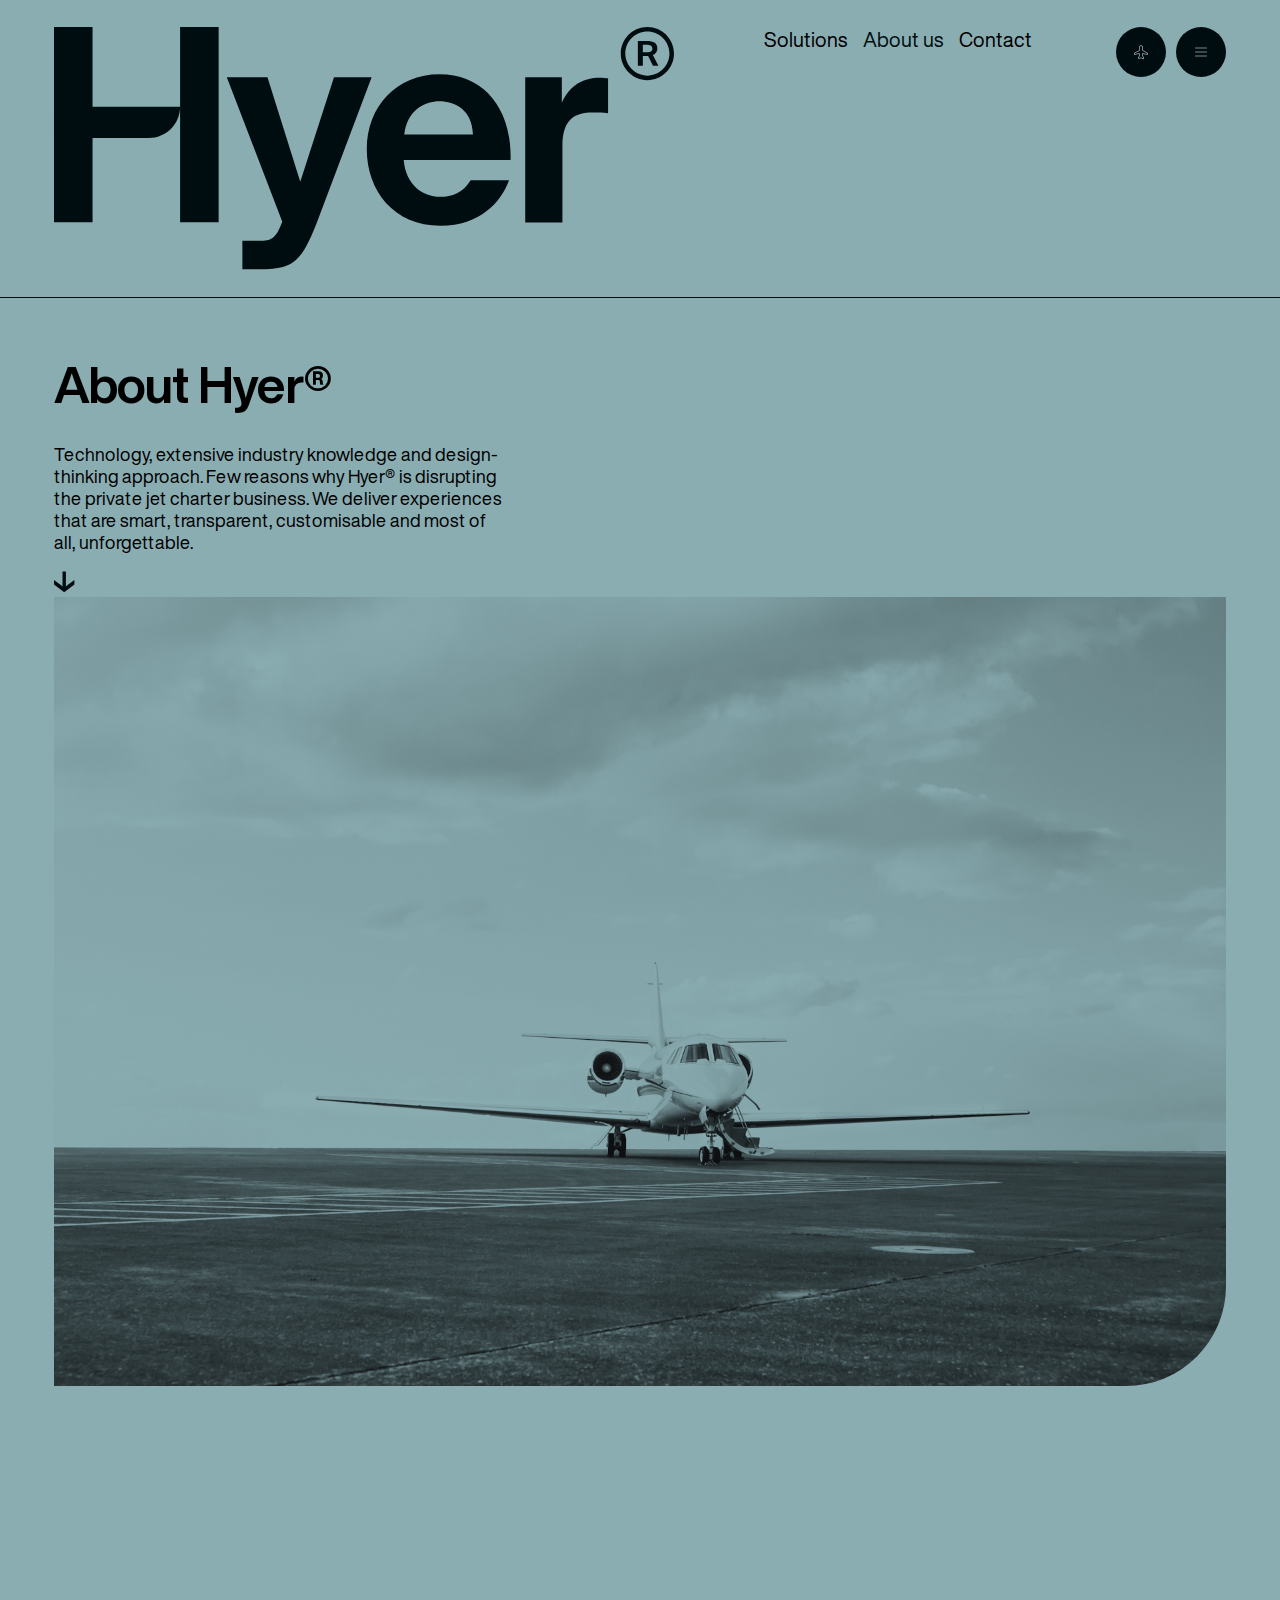
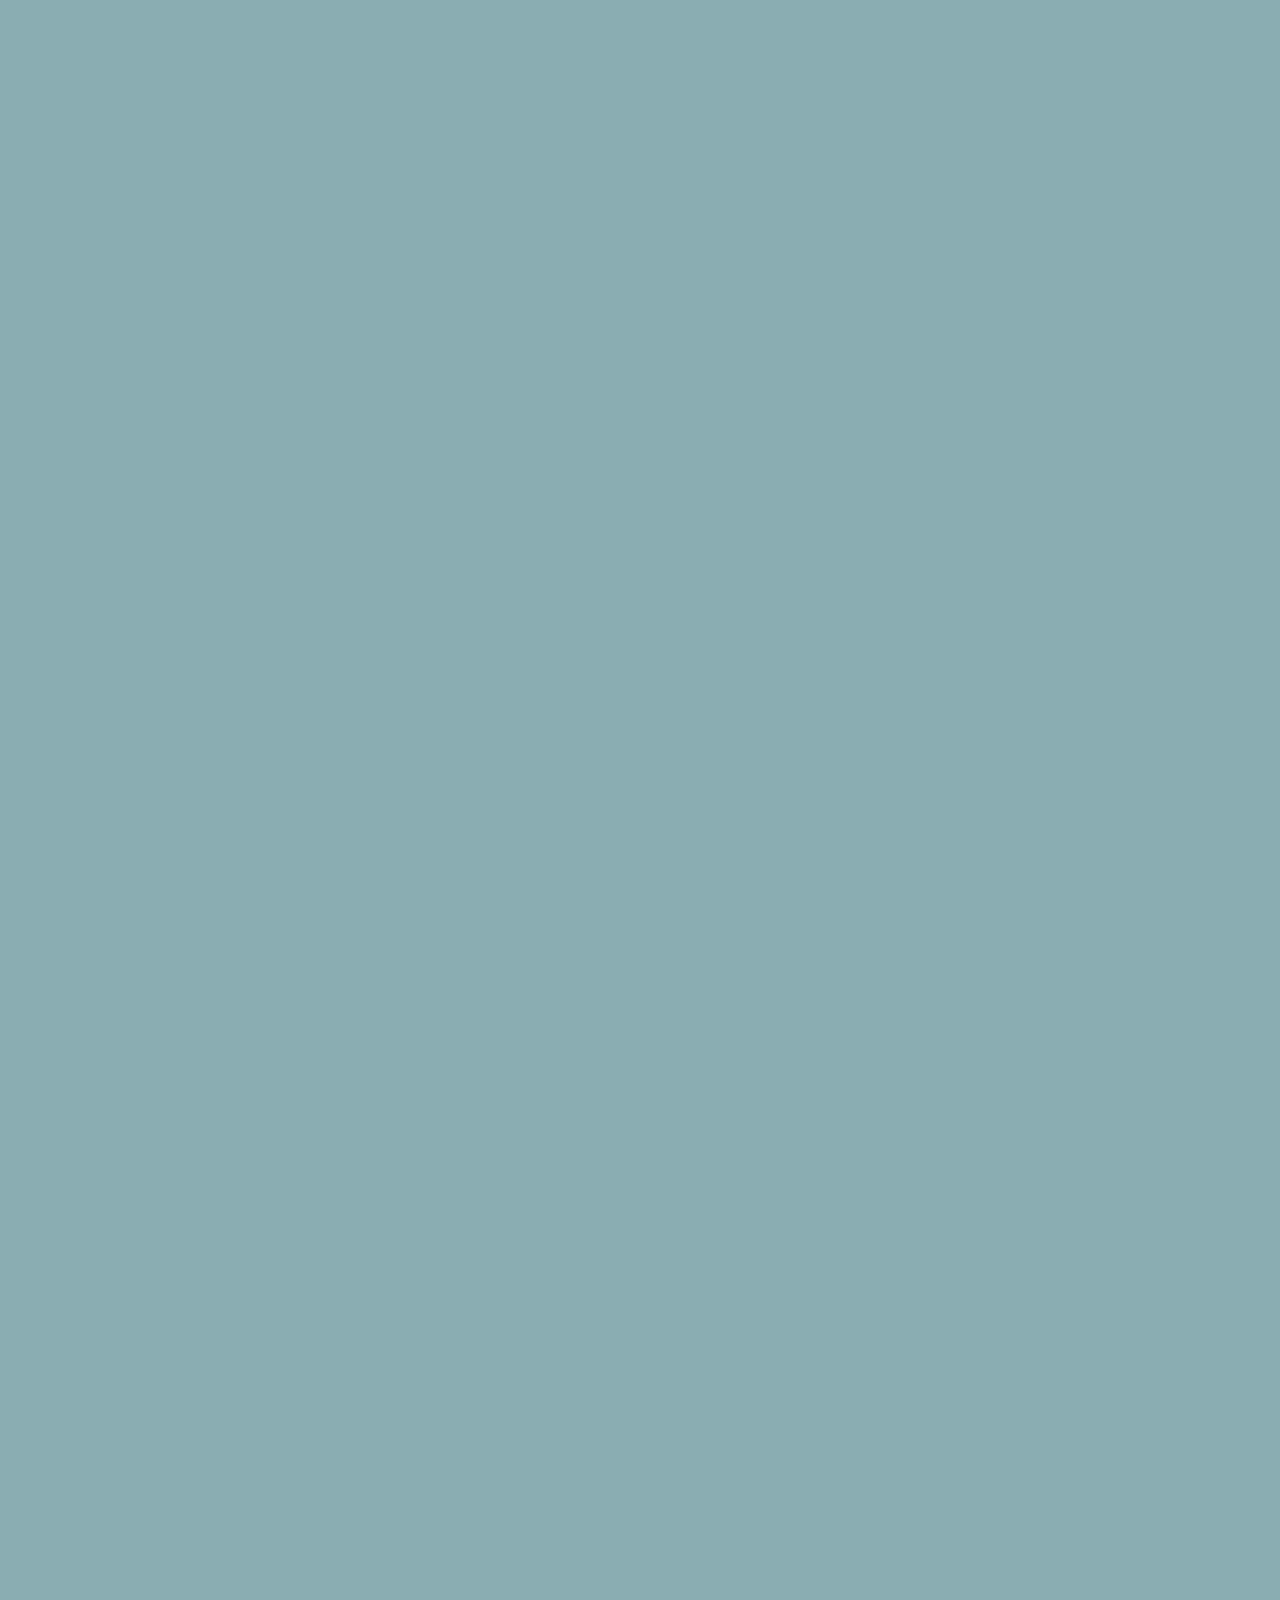
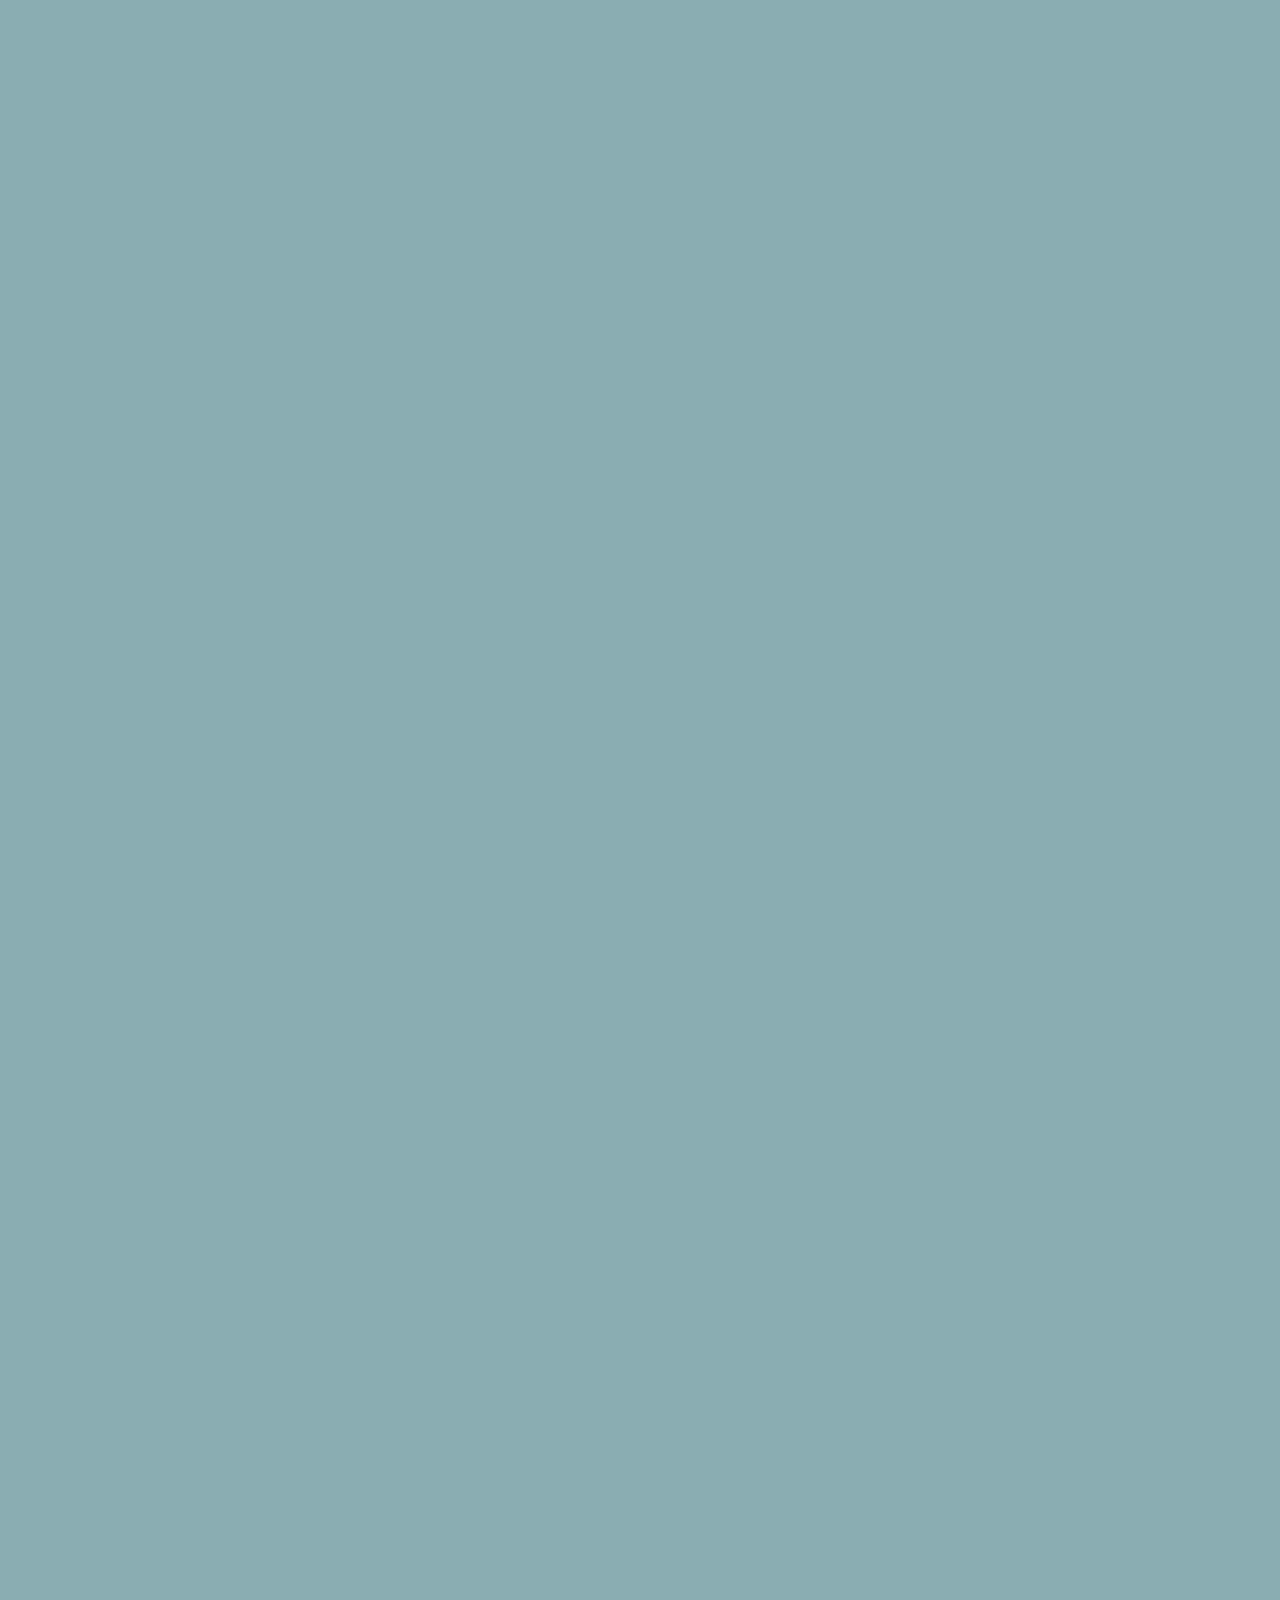
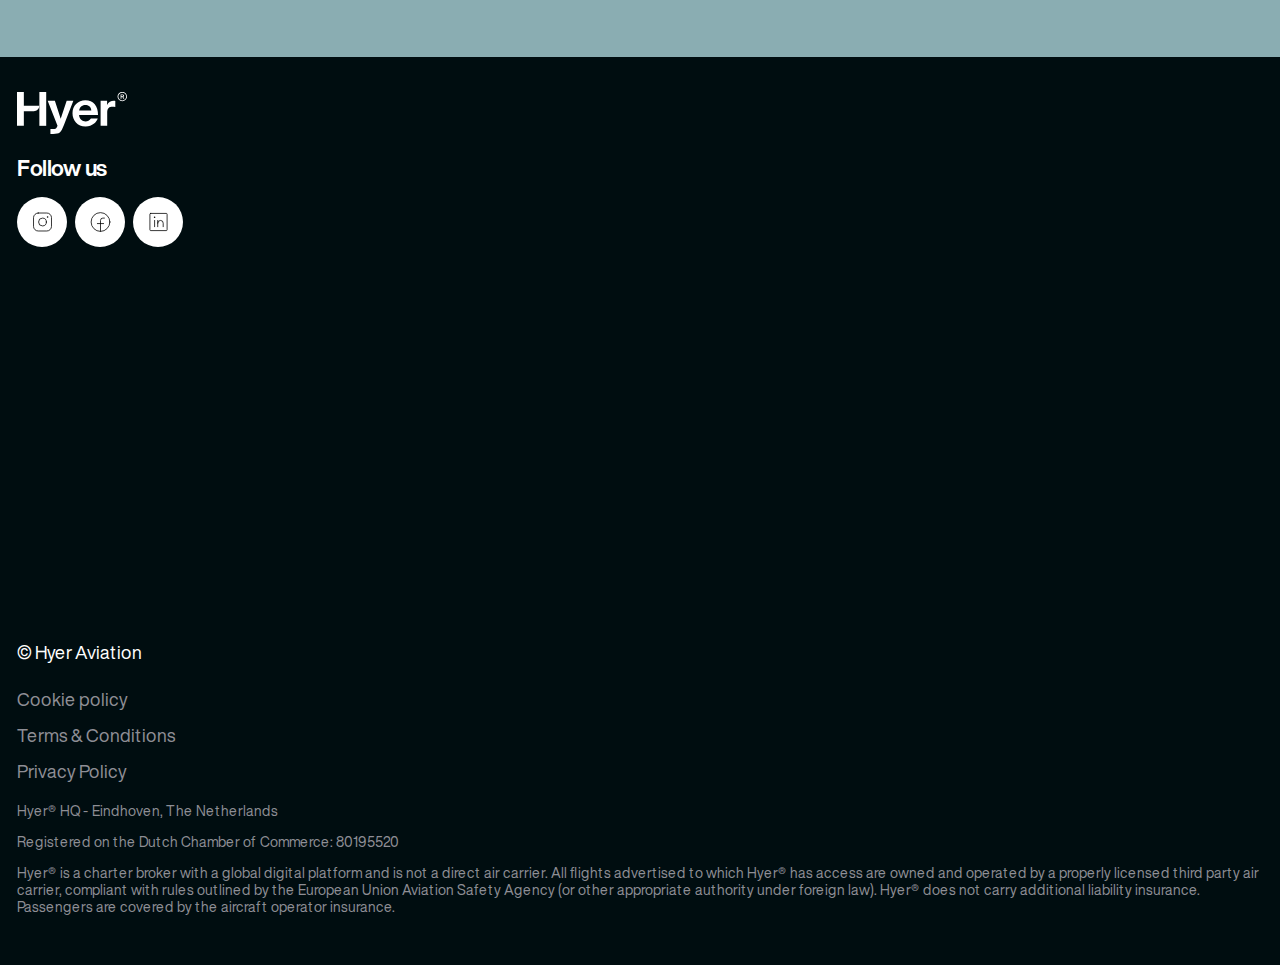
==== commit 6e86c52a: "animation fix" ====
--- a/pages/about.html
+++ b/pages/about.html
@@ -266,5 +266,6 @@
 			operator insurance.
 		</p>
 	</footer>
+	<script defer src="../scripts/script.js"></script>
 </body>
 </html>--- a/styles/style.css
+++ b/styles/style.css
@@ -20,6 +20,7 @@
 	--brick-red: #bc7155;
 	--text-secondary: #8e8e95;
 	--background-about: #8aadb2;
+	--btn-hover: #393939;
 }
 
 .visually_hidden {
@@ -31,6 +32,18 @@
   white-space: nowrap;
   width: 1px;
 }
+
+section {
+	opacity: 0;
+	transform: translateY(10vh);
+	transition: opacity 0.6s ease, transform 0.6s ease;
+}
+  
+.visible {
+	opacity: 1;
+	transform: translateY(0);
+}
+  
 
 body {
 	font-family: "Helvetica-reg", arial;
@@ -100,6 +113,11 @@
 	border-radius: 25px;
 	padding: 12px 15px;
 	cursor: pointer;
+	transition-duration: 0.4s;
+}
+
+button:hover {
+	background-color: var(--btn-hover);
 }
 
 #abt .quote {
@@ -128,6 +146,24 @@
 	left: -20px;
 }
 
+#hero-plane {
+	margin: 3em 0 3em 0;
+	margin-left: 0;
+	animation: movingplane linear;
+	animation-timeline: view();
+}
+
+@keyframes movingplane {
+	0% {
+		transform: translate(-200vw, 0vw);
+		scale: 1%;
+	}
+	100% {
+		transform: translate(100vw, 0vw);
+		scale: 200%;
+	}
+}
+
 #logo-big {
 	display: none;
 }
@@ -257,6 +293,10 @@
 	background-position: center;
     background-repeat: no-repeat;
     background-size: contain;
+}
+
+div > section:nth-child(3) > h2 {
+	font-size: 30px;
 }
 
 #home section:nth-child(1) > p {
@@ -514,7 +554,7 @@
 		left: -50px;
 	}
 
-	#abt section:nth-child(3) {
+	#abt main section:nth-child(3) {
 		display: flex;
         flex-direction: row;
 		justify-content: space-between;
@@ -601,30 +641,13 @@
 	}
 
 	ol > li {
-		max-width: 400px;
-	}
-
-	ol > li:nth-child(even) {
-		border-top: 1px dashed var(--accent-color);
+		width: 500px;
 	}
 
 	ol > li:nth-child(odd) {
-		border-bottom: 1px dashed var(--accent-color);
         top: -2.5vw;
         transform: translateY(-100%);
     }
-
-	ol >li:nth-child(odd)::after
-	{
-		content: "";
-		position: absolute;
-		left: calc(100% + 1px);
-		width: 8px;
-		height: 8px;
-		border-radius: 50%;
-		background: #8aadb2;
-		border: 1px solid #000d10;
-	}
 
 	ol > li > p {
 		font-size: 16px;
@@ -645,11 +668,12 @@
 
 	section:nth-child(6) > article > ul,
 	#abt section:nth-child(3) > article > ul {
-		width: 600px;
+		width: 650px;
 		display: flex;
 		flex-direction: row;
 		flex-wrap: wrap;
 		align-content: flex-start;
+		column-gap: 50px;
 	}
 
 	article > p:nth-of-type(1),
@@ -666,7 +690,7 @@
 		width: 100vw;
 	}
 
-	section:nth-child(7) > h2 {
+	section:nth-child(7) > h2{
 		display: flex;
 		justify-content: center;
 		font-size: 9vw;
@@ -677,10 +701,25 @@
 	}
 
 	footer > section {
-		display: flex;
-		flex-wrap: wrap;
-		justify-content: space-between;
-		padding: 0;
-		margin-bottom: 60px;
-	}
-}
+		display: grid;
+		grid-template-columns: 170px 170px 170px;
+		justify-content: end;
+		column-gap: 75px;
+	}
+
+	#hero-plane {
+		height: 7em;
+		width: 20em;
+	}
+
+	@keyframes movingplane {
+		0% {
+			transform: translate(-5vw, 0vw);
+			scale: 50%;
+		}
+		100% {
+			transform: translate(50vw, 0vw);
+			scale: 300%;
+		}
+	}
+}
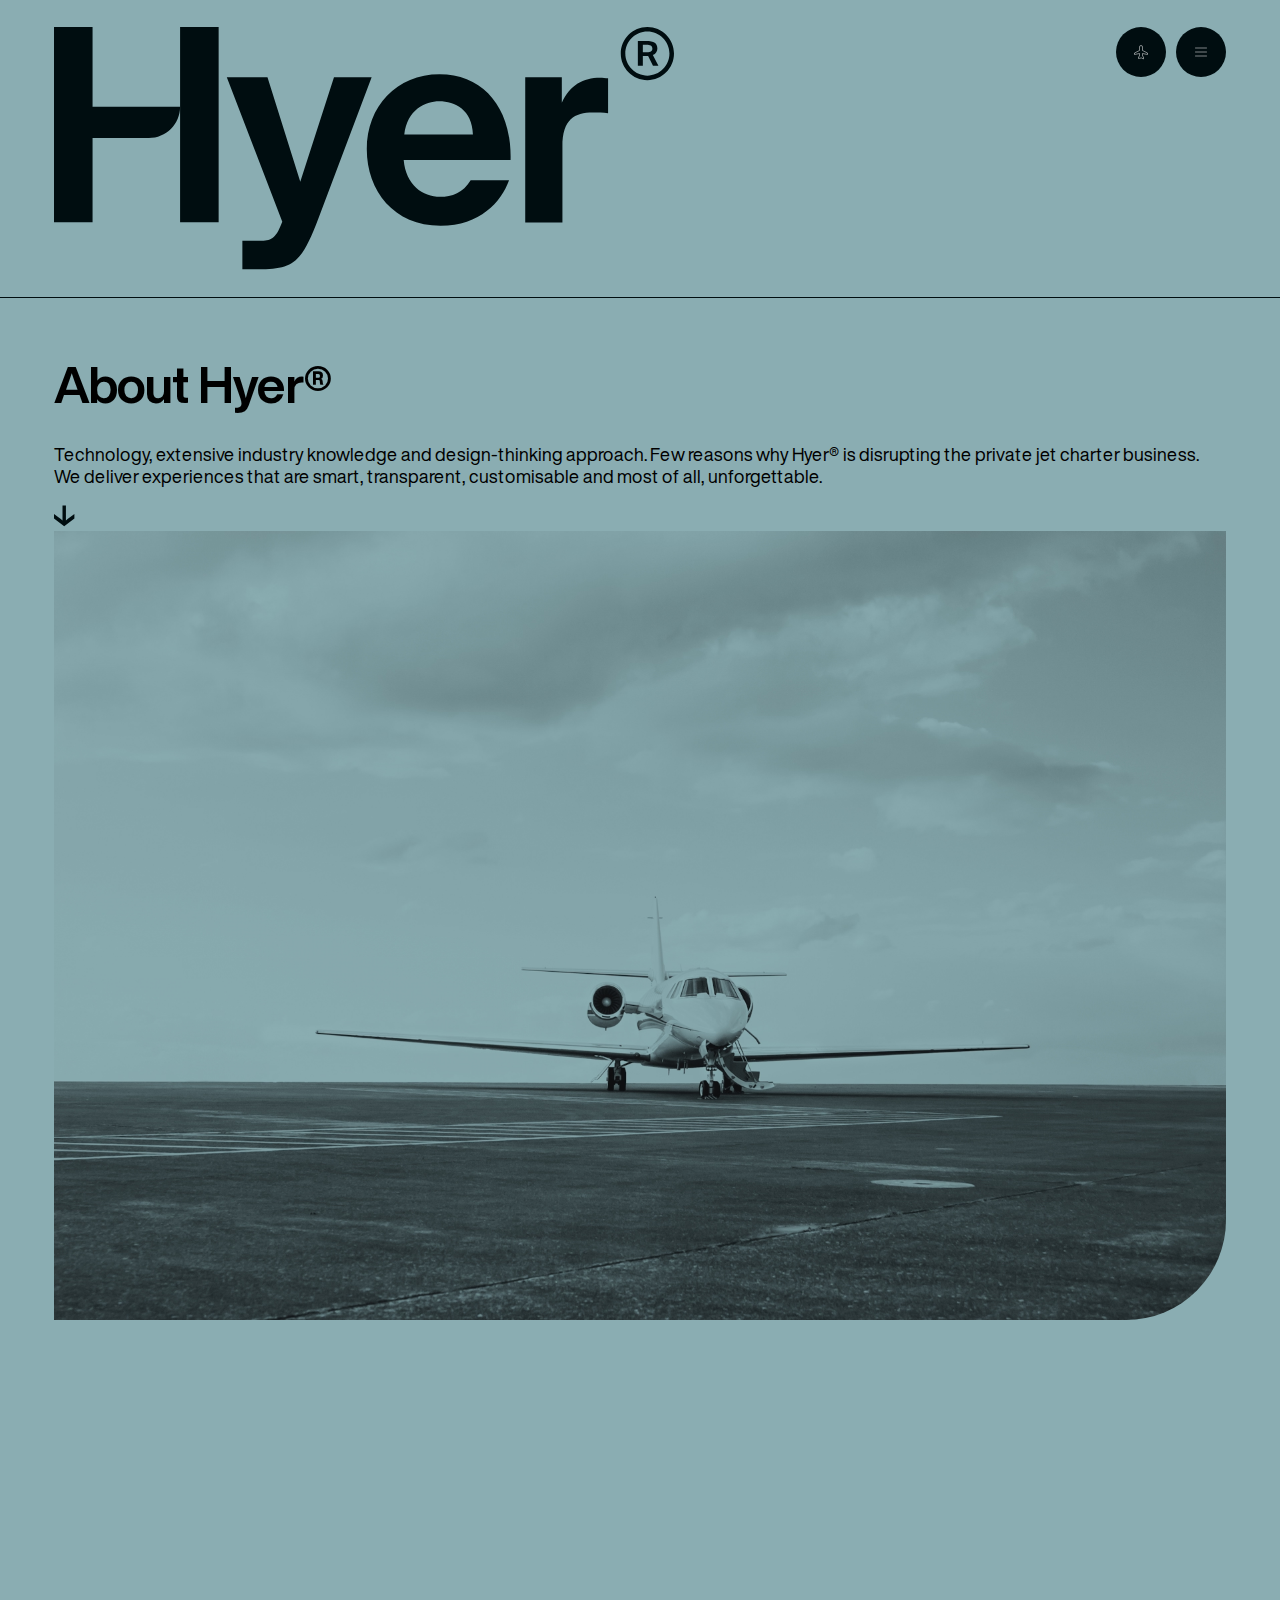
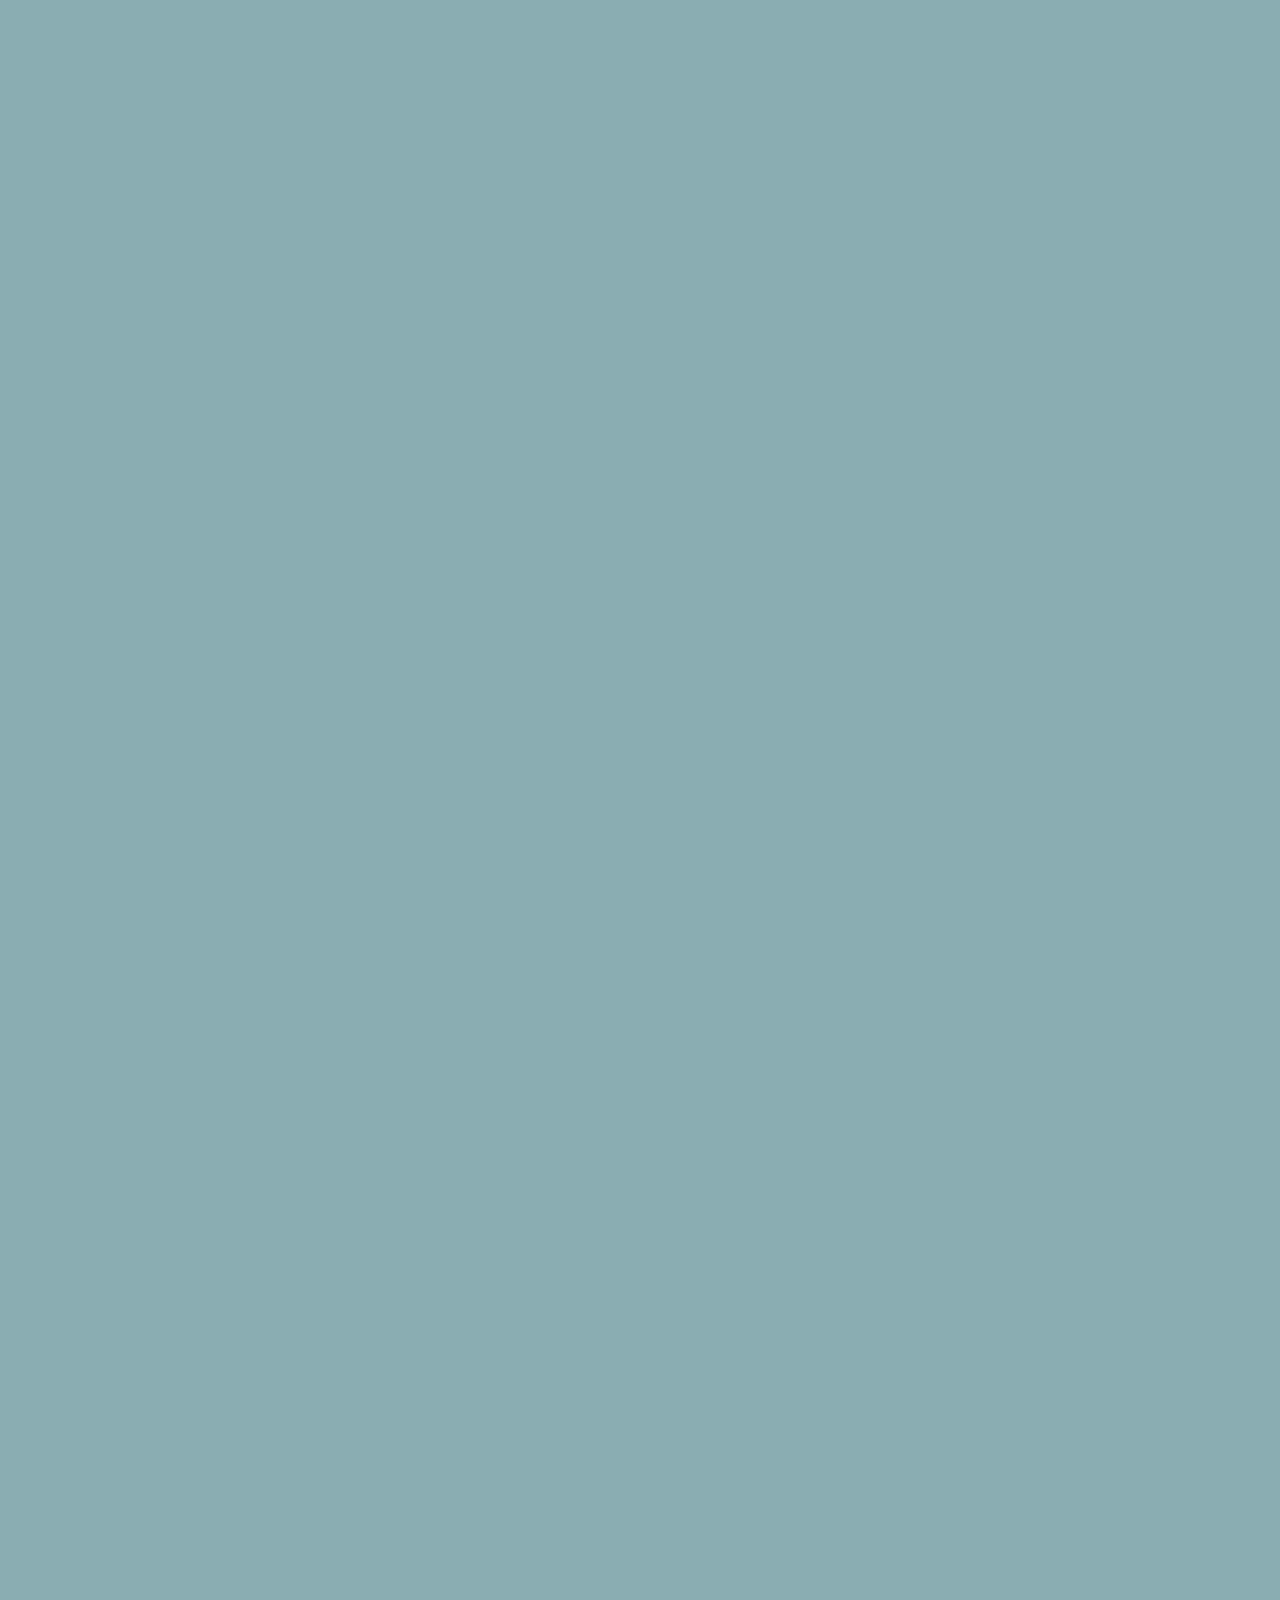
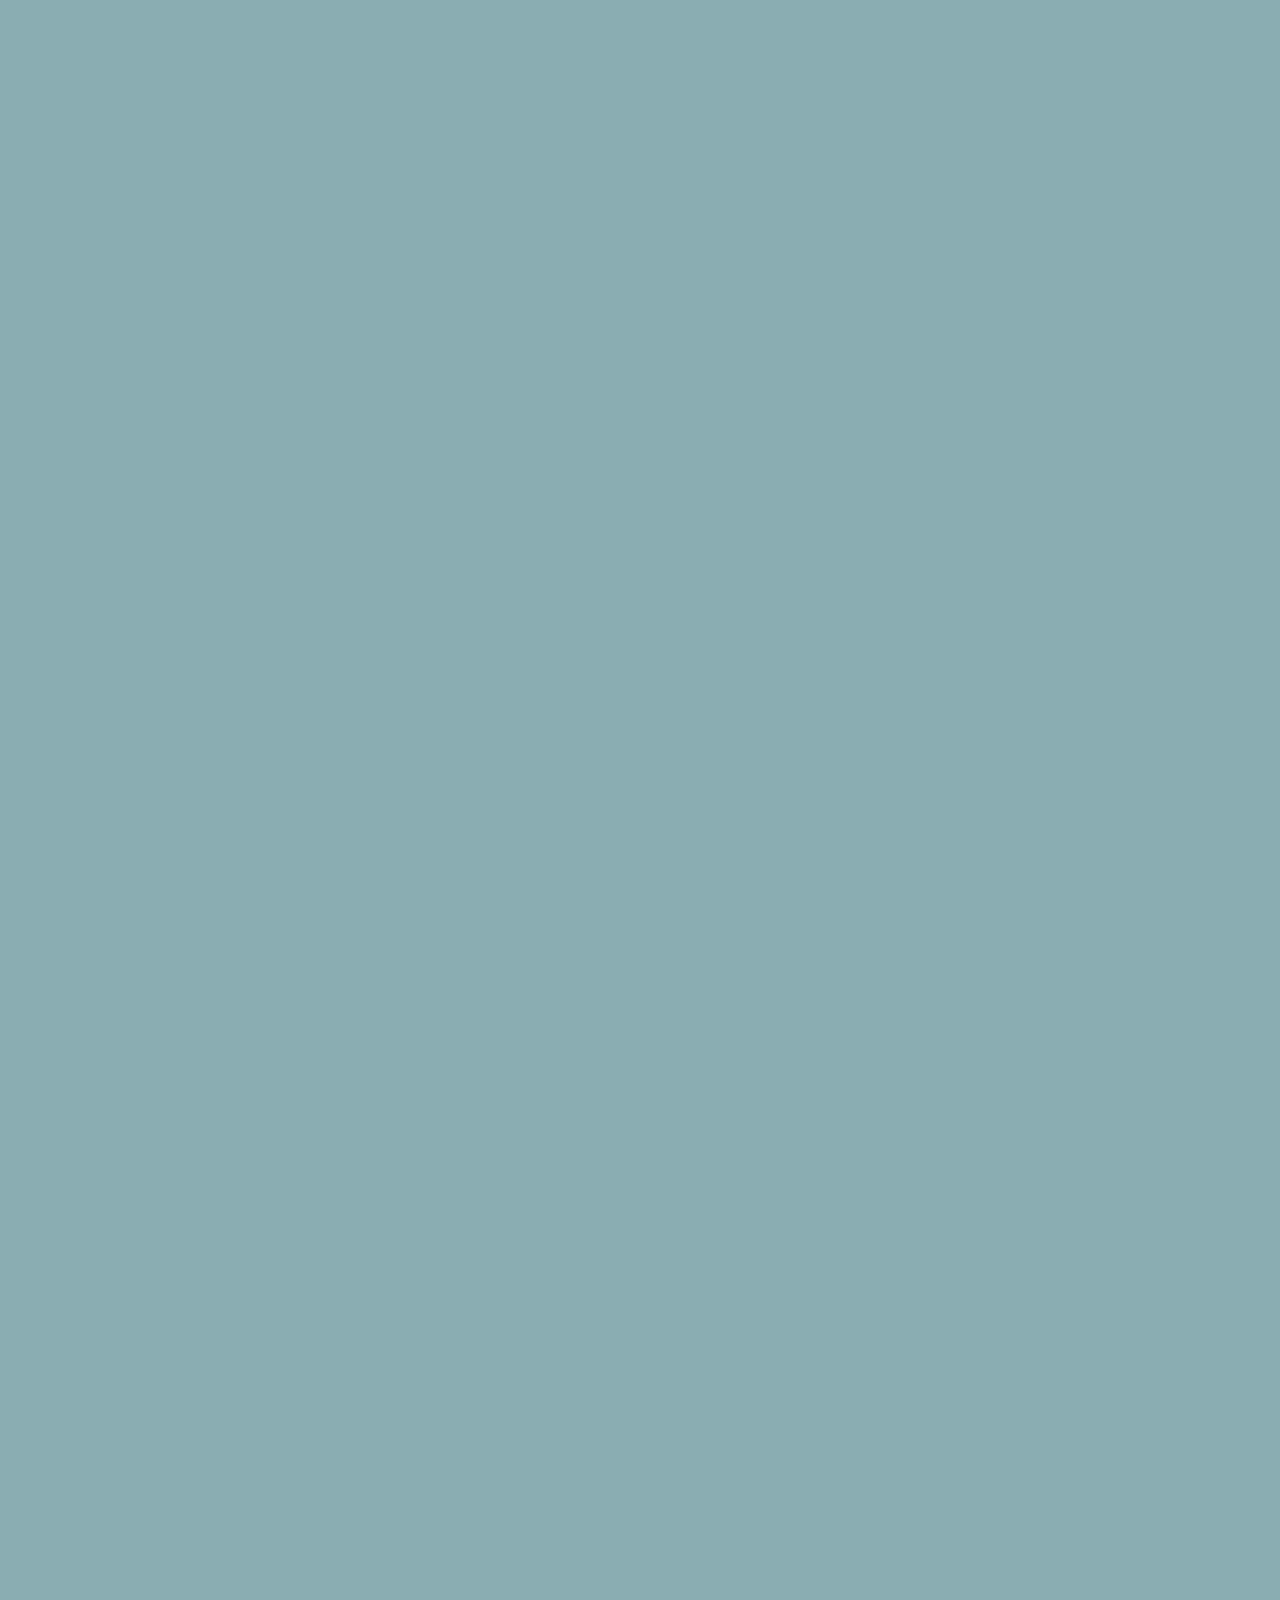
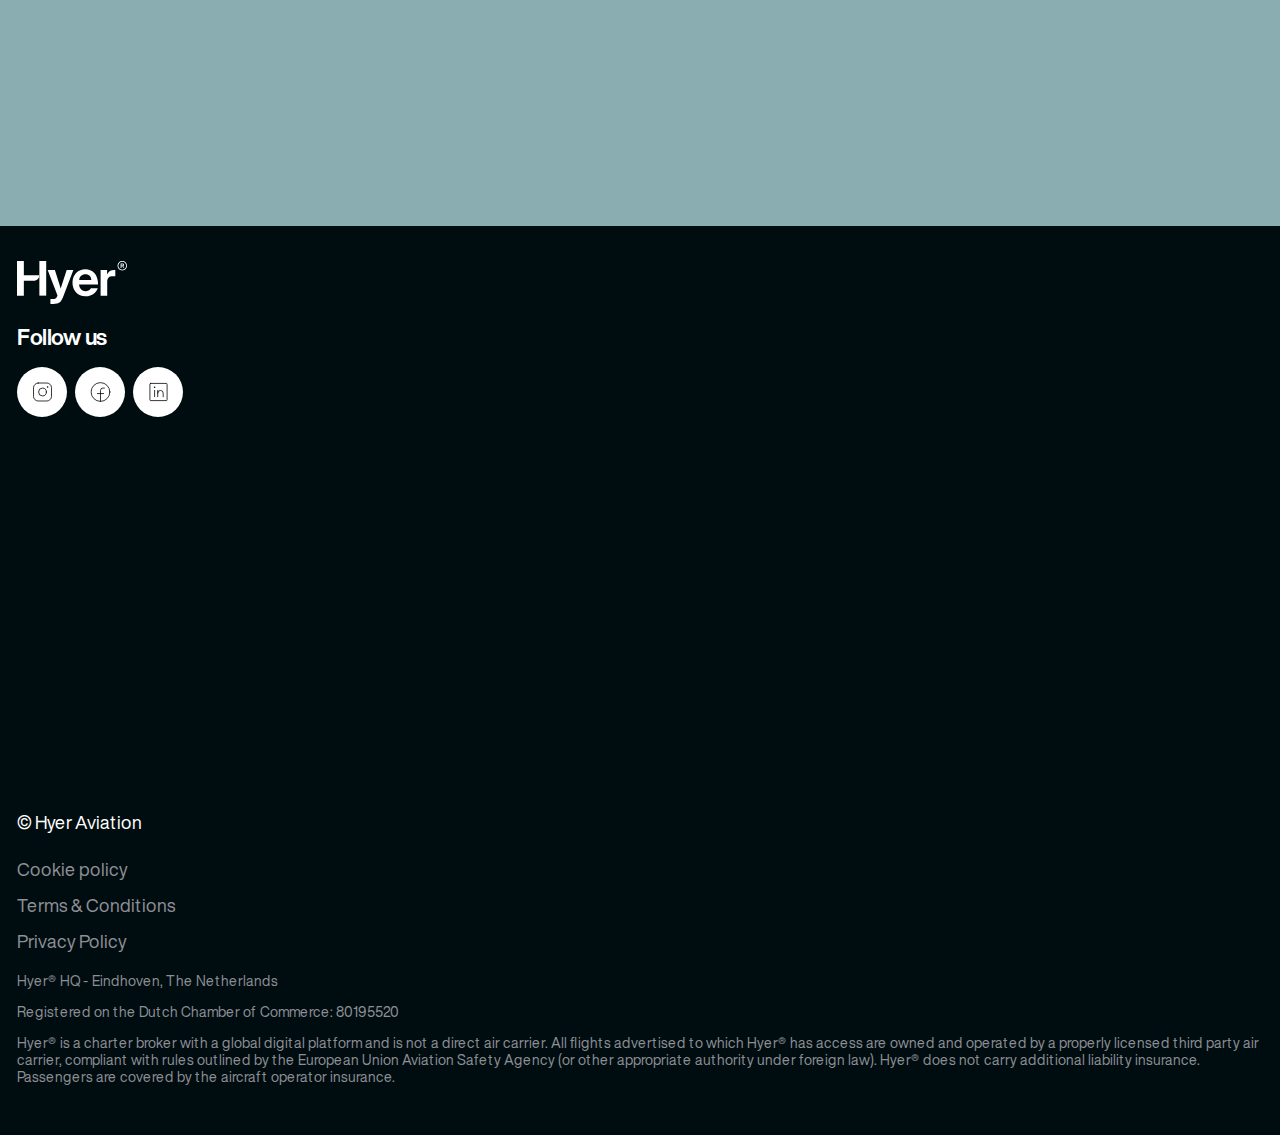
==== commit d5aec9b5: "100% klaar mee" ====
--- a/pages/about.html
+++ b/pages/about.html
@@ -11,27 +11,64 @@
 	<header>
 		<img id="logo-big" src="../images/logo-var.svg" alt="Hyer">
 		<img id="logo-small" src="../images/mobile-logo.svg" alt="Hyer">
-		<nav>
-			<ul>
-				<li>Solutions</li>
-				<li><a href="#">About us</a></li>
-				<li>Contact</li>
-			</ul>
-			<ul>
-				<li>On Demand</li>
-				<li>Shared flights</li>
-				<li>Memberships</li>
-				<li>Company</li>
-			</ul>
+		<ul>
+			<li class="menu-btn">
+				<img src="../images/aircraft-icon.svg" alt="Book on demand">
+			</li>
+			<li class="menu-btn hamburger">
+				<img class="menuIcon" src="../images/hamburger.svg" alt="Navigation">
+				<img class="closeIcon" src="../images/close_icon.svg" alt="Navigation">
+			</li>
+		</ul>
+		<nav class="menu">
+			<button>Login</button>
+			<button>Register</button>
+			<div class="menu-links">
+				<ul>
+					<li>
+						<h2>On demand</h2>
+					</li>
+					<li>
+						<a href="#">Private charter</a>
+					</li>
+					<li>
+						<h2>Shared flights</h2>
+					</li>
+					<li>
+						<a href="#">Available flights</a>
+					</li>
+					<li>
+						<a href="#">Propose a flight</a>
+					</li>
+				</ul>
+				<ul>
+					<li>
+						<h2>Memberships</h2>
+					</li>
+					<li>
+						<a href="#">Elevate</a>
+					</li>
+					<li>
+						<a href="#">Hyer® Altitude <sup>Coming soon</sup></a>
+					</li>
+					<li>
+						<h2>Company</h2>
+					</li>
+					<li>
+						<a href="#">About us</a>
+					</li>
+					<li>
+						<a href="#">Solutions</a>
+					</li>
+					<li>
+						<a href="#">News</a>
+					</li>
+					<li>
+						<a href="#">Contact</a>
+					</li>
+				</ul>
+			</div>
 		</nav>
-		<ul>
-			<li>
-				<img src="../images/aircraft-icon.svg" alt="Book on demand">
-			</li>
-			<li>
-				<img src="../images/hamburger.svg" alt="Navigation">
-			</li>
-		</ul>
 	</header>
 	<main>
 		<section>
--- a/styles/style.css
+++ b/styles/style.css
@@ -21,6 +21,7 @@
 	--text-secondary: #8e8e95;
 	--background-about: #8aadb2;
 	--btn-hover: #393939;
+	--sky-blue: rgb(131 157 187);
 }
 
 .visually_hidden {
@@ -59,8 +60,7 @@
 	list-style: none;
 }
 
-nav > ul:nth-child(1), 
-nav > ul:nth-child(2) {
+nav > ul:nth-child(1) {
 	display: none;
 }
 
@@ -118,6 +118,54 @@
 
 button:hover {
 	background-color: var(--btn-hover);
+}
+
+.closeIcon {
+	display: none;
+}
+
+.hamburger {
+	z-index: 100;
+	top: 1rem;
+	right: 1rem;
+	padding: 4px;
+}
+
+.menu {
+	position: fixed;
+	transform: translateX(100%);
+	transition: transform 0.2s;
+	top: 0;
+	left: 0;
+	right: 0;
+	bottom: 0;
+	z-index: 99;
+	background: var(--accent-color-2);
+	color: var(--accent-color);
+	list-style: none;
+	padding-top: 4rem;
+}
+
+.hamburger {
+	z-index: 100;
+}
+
+.showMenu {
+	transform: translateX(0);
+	padding: 10px;
+}
+
+.menu-btn {
+	display: flex;
+	margin-bottom: 8px;
+	background-color: var(--accent-color);
+	border-radius: 30px;
+	width: 50px;
+	height: 50px;
+}
+
+.menu-btn:hover {
+	cursor: pointer;
 }
 
 #abt .quote {
@@ -181,21 +229,16 @@
 header {
 	display: flex;
 	justify-content: space-between;
-	align-items: flex-start;	
+	align-items: flex-start;
+}
+
+#home header {
+	background: linear-gradient(var(--sky-blue), var(--accent-color-2));
 }
 
 ul {
 	padding: 0;
 	margin: 0;
-}
-
-header > ul > li {
-	display: flex;
-	margin-bottom: 8px;
-	background-color: var(--accent-color);
-	border-radius: 30px;
-	width: 50px;
-	height: 50px;
 }
 
 header > ul > li > img {
@@ -473,6 +516,18 @@
 		display: none;
 	}
 
+	.showMenu {
+		padding: 50px;
+		transform: translateX(35%);
+	}
+
+	.menu-links {
+		display: flex;
+		gap: 50px;
+		font-size: 20px;
+	}
+
+
 	nav > ul:nth-child(1) {
 		display: flex;
 	}
@@ -537,6 +592,7 @@
 	}
 
 	#abt .quote {
+		padding: 100px 0;
 		width: 400px;
 	}
 
@@ -550,7 +606,7 @@
 		opacity: .15;
 		width: 6.5rem;
 		height: 6.5rem;
-		top: -50px;
+		top: 40px;
 		left: -50px;
 	}
 
@@ -572,13 +628,11 @@
 		width: 33.33%;
 	}
 
-	#abt section:nth-last-child(1)
-	{
-		display: flex;
-	}
-
-	#abt section:nth-last-child(1) > img
-	{
+	#abt section:nth-last-child(1) {
+		display: flex;
+	}
+
+	#abt section:nth-last-child(1) > img {
 		width: 40%;
 	}
 	
@@ -619,7 +673,6 @@
 
 	#home section:nth-child(5) > div > h2 {
 		font-size: 50px;
-		padding-bottom: 10em;
 	}
 	
 	#home section:nth-child(5) > div {
@@ -634,6 +687,10 @@
 		line-height: 140px;
 	}
 
+	.special-txt {
+		width: 450px;
+	}
+
 	ol {
 		display: flex;
 		position: relative;
@@ -676,11 +733,6 @@
 		column-gap: 50px;
 	}
 
-	article > p:nth-of-type(1),
-	#abt section > p:nth-of-type(1) {
-		width: 450px;
-	}
-
 	section:nth-child(6) > article > ul > li,
 	#abt section:nth-child(3) > article > ul > li {
 		width: 300px;
@@ -690,7 +742,7 @@
 		width: 100vw;
 	}
 
-	section:nth-child(7) > h2{
+	section:nth-child(7) > h2 {
 		display: flex;
 		justify-content: center;
 		font-size: 9vw;
@@ -698,6 +750,14 @@
 
 	section:nth-child(7) > h2:hover {
 		text-decoration: underline;
+	}
+
+	section:nth-child(7) > span {
+		display: flex;
+		justify-content: center;
+		color: var(--text-secondary);
+		font-weight: 800;
+		font-size: 35px;
 	}
 
 	footer > section {
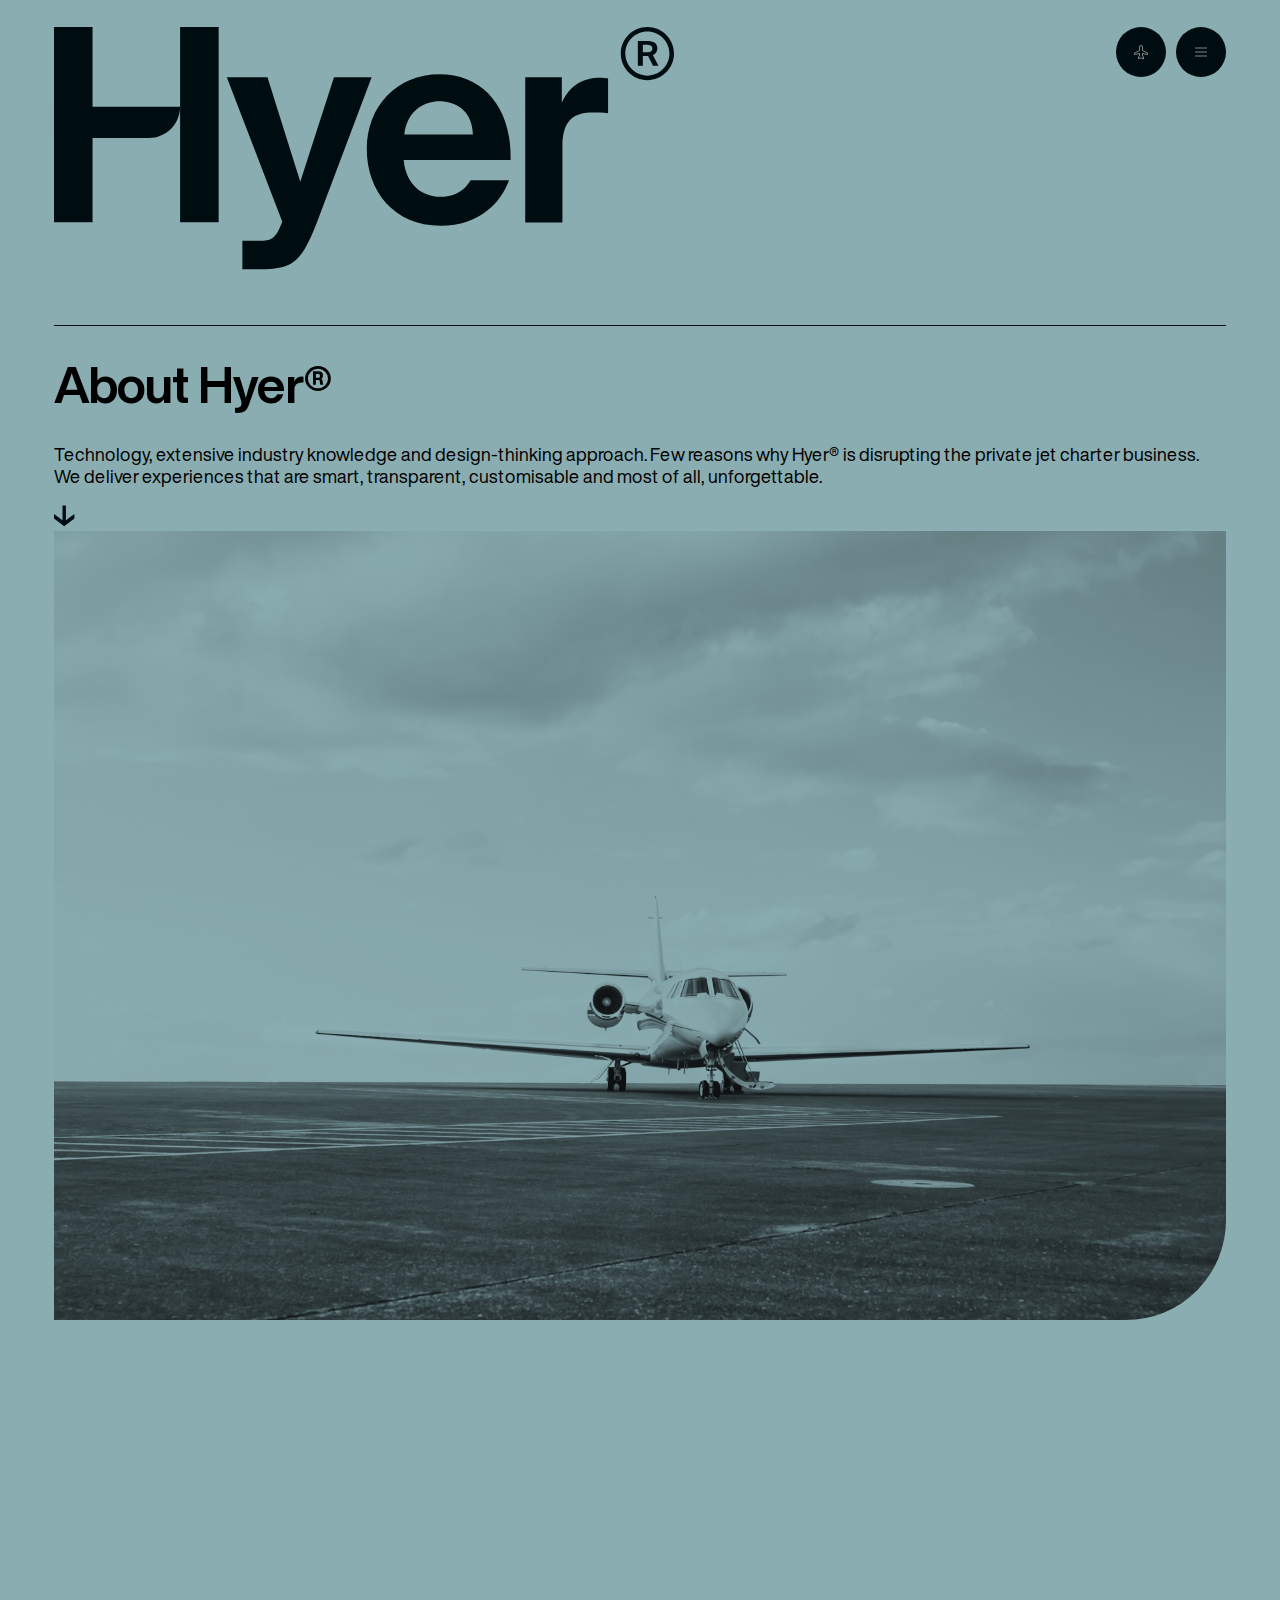
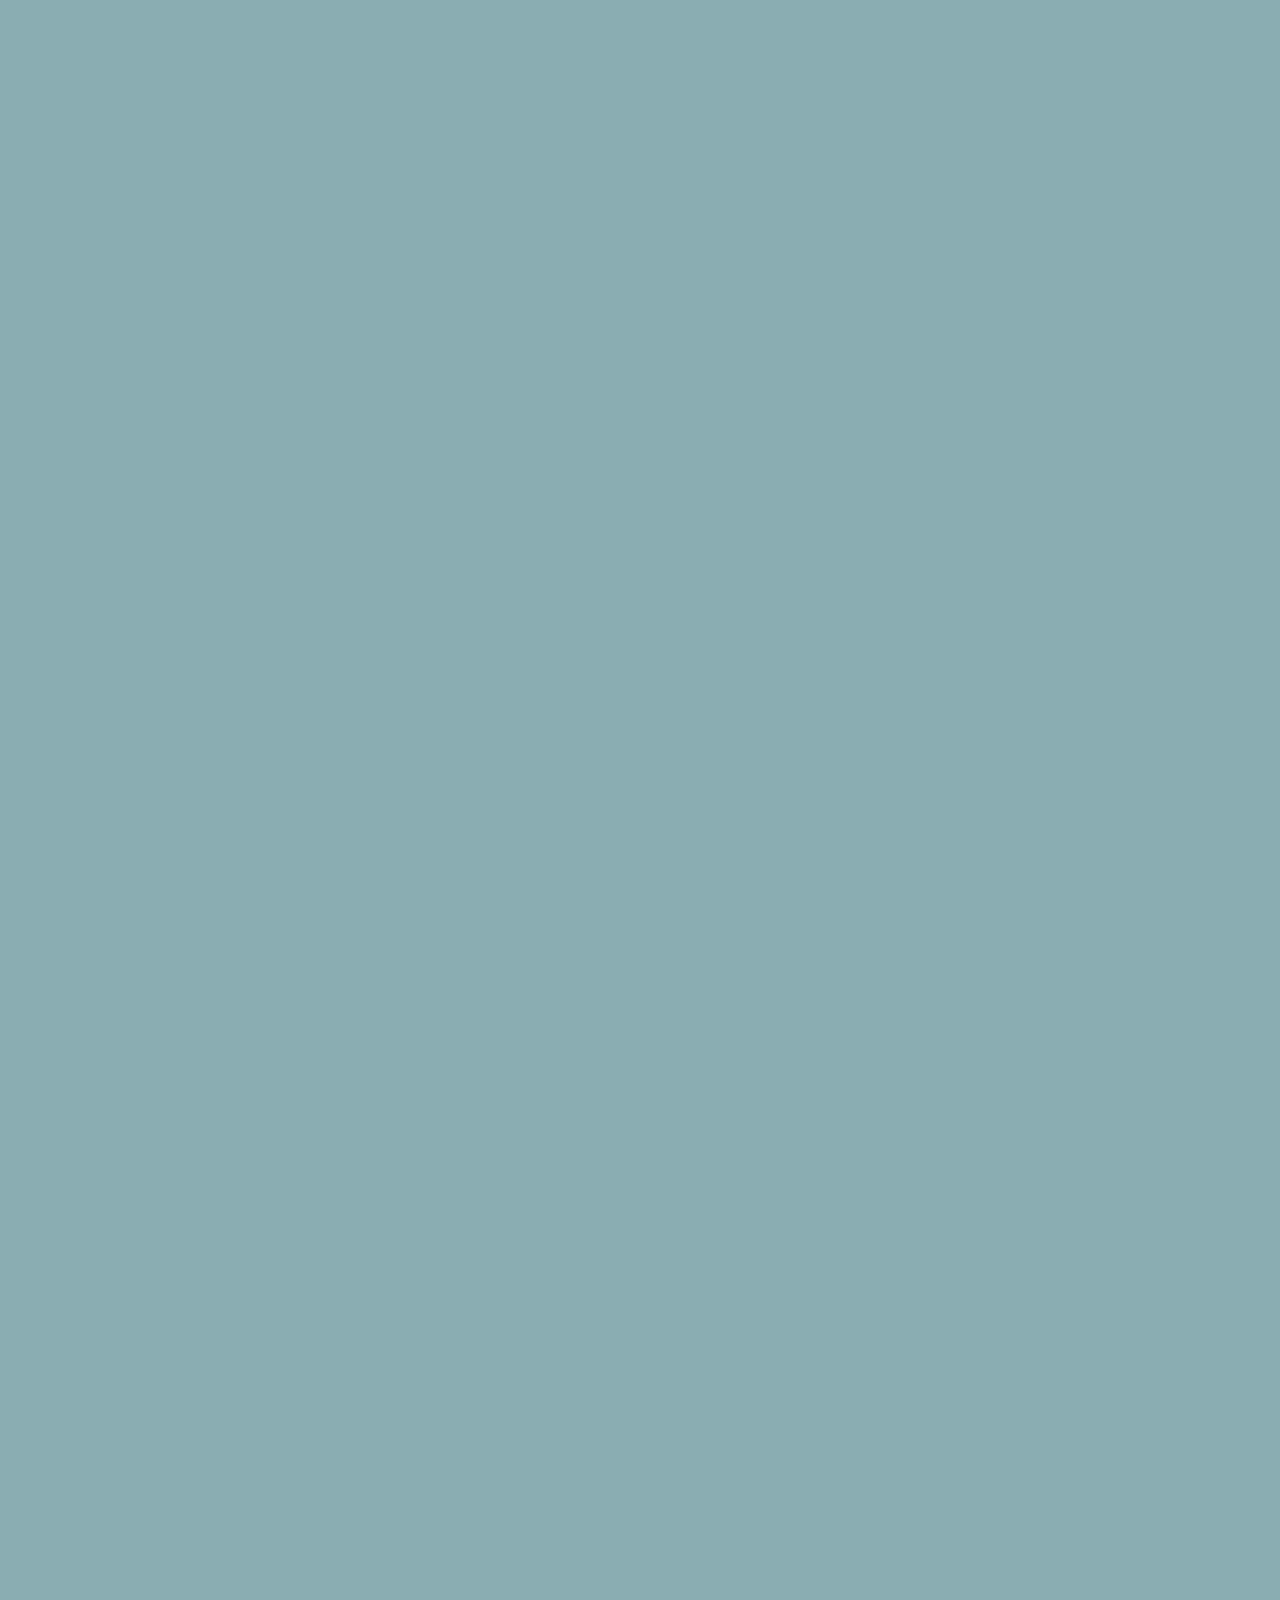
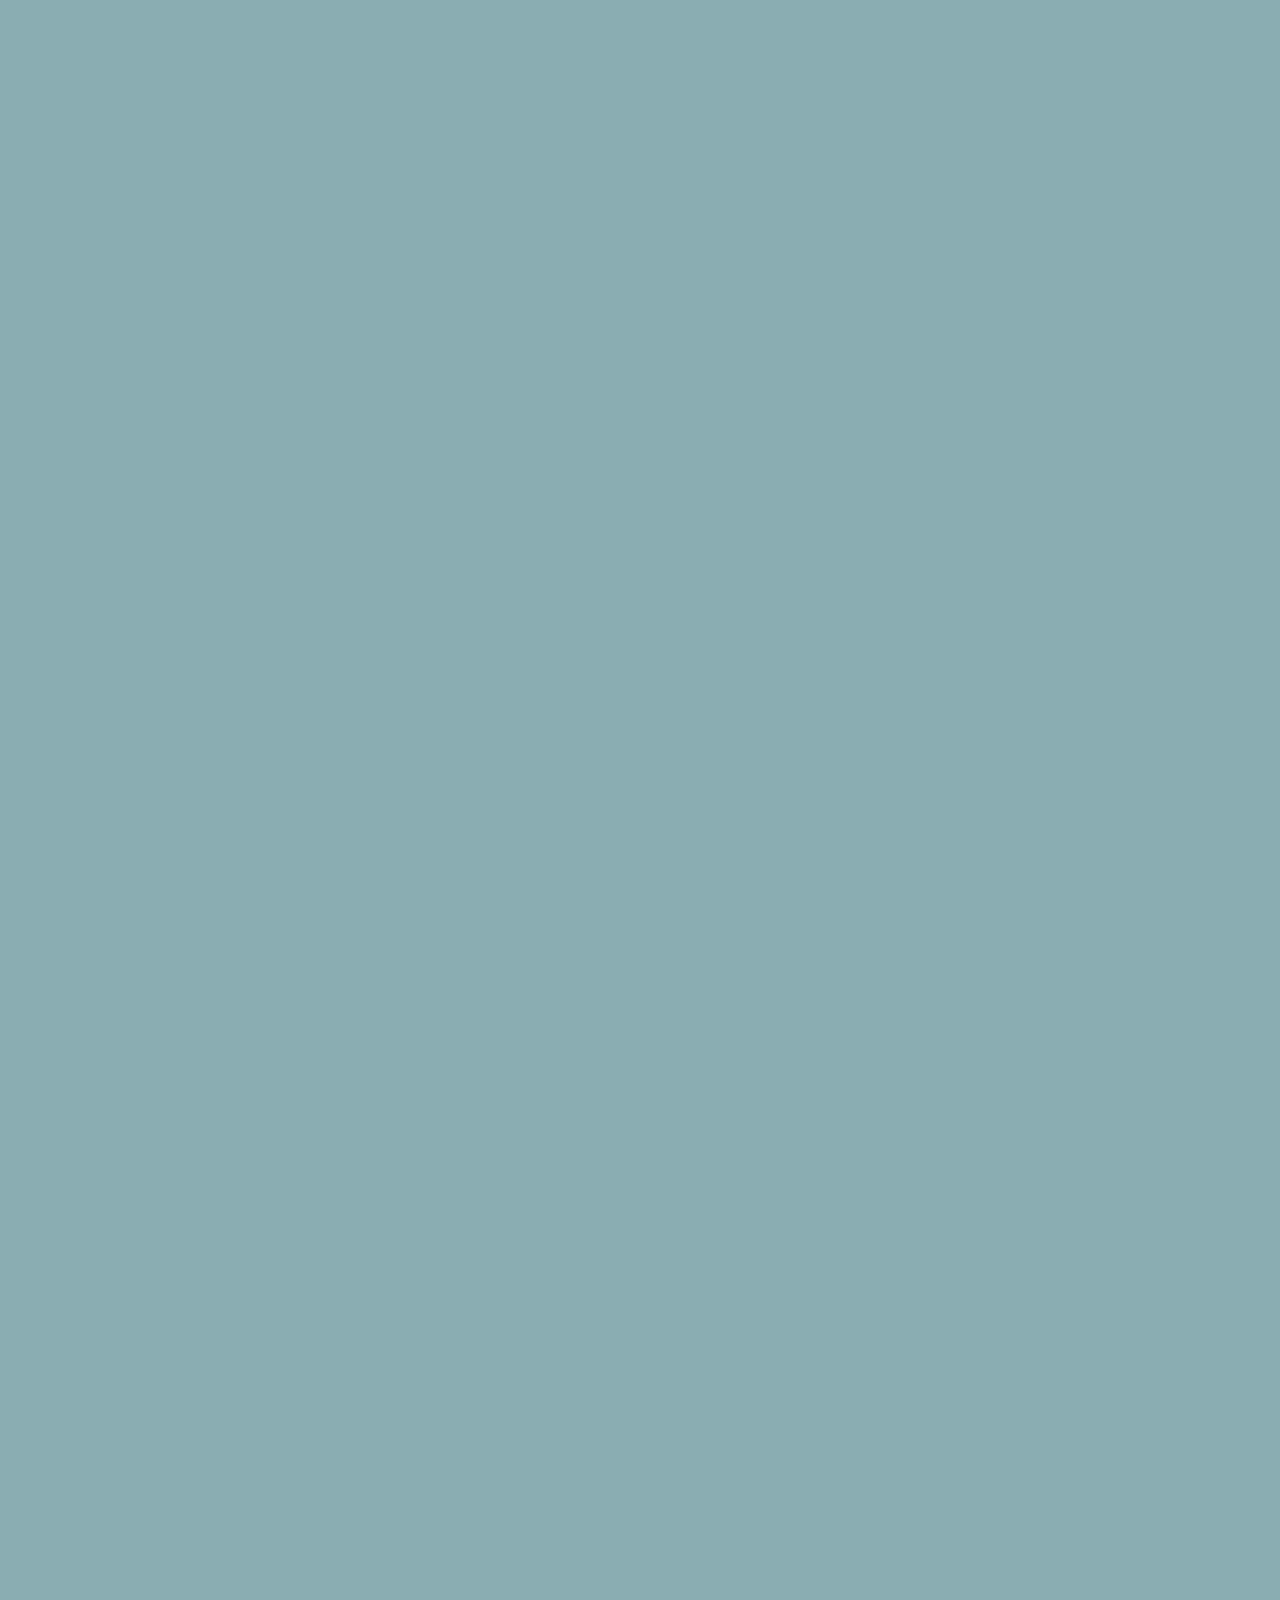
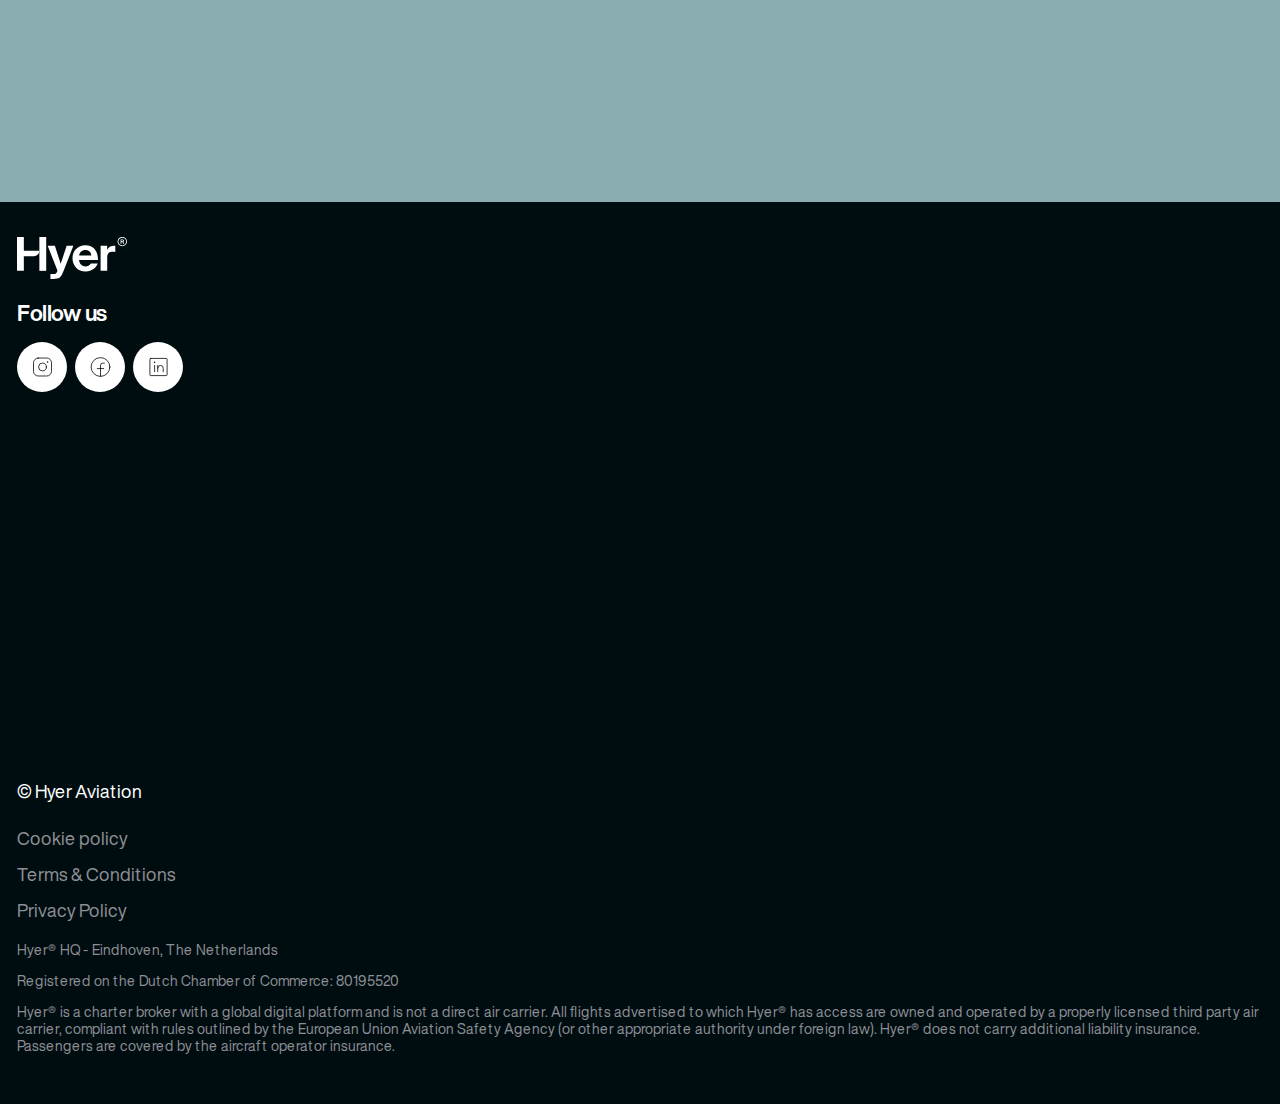
==== commit 8a8cc723: "Almost final" ====
--- a/pages/about.html
+++ b/pages/about.html
@@ -55,7 +55,7 @@
 						<h2>Company</h2>
 					</li>
 					<li>
-						<a href="#">About us</a>
+						<a href="../index.html">Home</a>
 					</li>
 					<li>
 						<a href="#">Solutions</a>
--- a/styles/style.css
+++ b/styles/style.css
@@ -33,40 +33,48 @@
   white-space: nowrap;
   width: 1px;
 }
+  
+.visible {
+	opacity: 1;
+	transform: translateY(0);
+}
+  
+
+body {
+	font-family: "Helvetica-reg", arial;
+	padding: 0;
+	margin: 0;
+}
+
+#abt {
+	background-color: var(--background-about);
+}
+
+ul > li {
+	list-style: none;
+}
+
+nav > ul:nth-child(1) {
+	display: none;
+}
+
+#home section, 
+header {
+	padding: 1.7rem 4.2%;
+}
+
+#abt section {
+	margin: 1.7rem 4.2%;
+}
+
+#abt section:nth-last-child(1) {
+	margin: 0;
+}
 
 section {
 	opacity: 0;
 	transform: translateY(10vh);
 	transition: opacity 0.6s ease, transform 0.6s ease;
-}
-  
-.visible {
-	opacity: 1;
-	transform: translateY(0);
-}
-  
-
-body {
-	font-family: "Helvetica-reg", arial;
-	padding: 0;
-	margin: 0;
-}
-
-#abt {
-	background-color: var(--background-about);
-}
-
-ul > li {
-	list-style: none;
-}
-
-nav > ul:nth-child(1) {
-	display: none;
-}
-
-section, 
-header {
-	padding: 1.7rem 4.2%;
 }
 
 h1, h2, h3, h4 {
@@ -125,10 +133,13 @@
 }
 
 .hamburger {
-	z-index: 100;
 	top: 1rem;
 	right: 1rem;
 	padding: 4px;
+}
+
+header > ul {
+	z-index: 100;
 }
 
 .menu {
@@ -146,10 +157,6 @@
 	padding-top: 4rem;
 }
 
-.hamburger {
-	z-index: 100;
-}
-
 .showMenu {
 	transform: translateX(0);
 	padding: 10px;
@@ -212,6 +219,11 @@
 	}
 }
 
+section:nth-child(7) > h2 {
+	display: flex;
+	justify-content: center;
+}
+
 #logo-big {
 	display: none;
 }
@@ -570,6 +582,10 @@
 
 	#home section:nth-child(5) > img {
 		background-color: var(--darker-blue);
+	}
+		
+	#abt  section:nth-child(5) > h2 {
+		padding: 25px 0 75px 0;
 	}
 
 	main section:nth-child(2) {
@@ -674,7 +690,7 @@
 	#home section:nth-child(5) > div > h2 {
 		font-size: 50px;
 	}
-	
+
 	#home section:nth-child(5) > div {
 		display: flex;
 		flex-direction: column;
@@ -743,9 +759,8 @@
 	}
 
 	section:nth-child(7) > h2 {
-		display: flex;
-		justify-content: center;
 		font-size: 9vw;
+		margin: 10px 0 150px 0;
 	}
 
 	section:nth-child(7) > h2:hover {
@@ -758,6 +773,7 @@
 		color: var(--text-secondary);
 		font-weight: 800;
 		font-size: 35px;
+		padding-top: 150px;
 	}
 
 	footer > section {
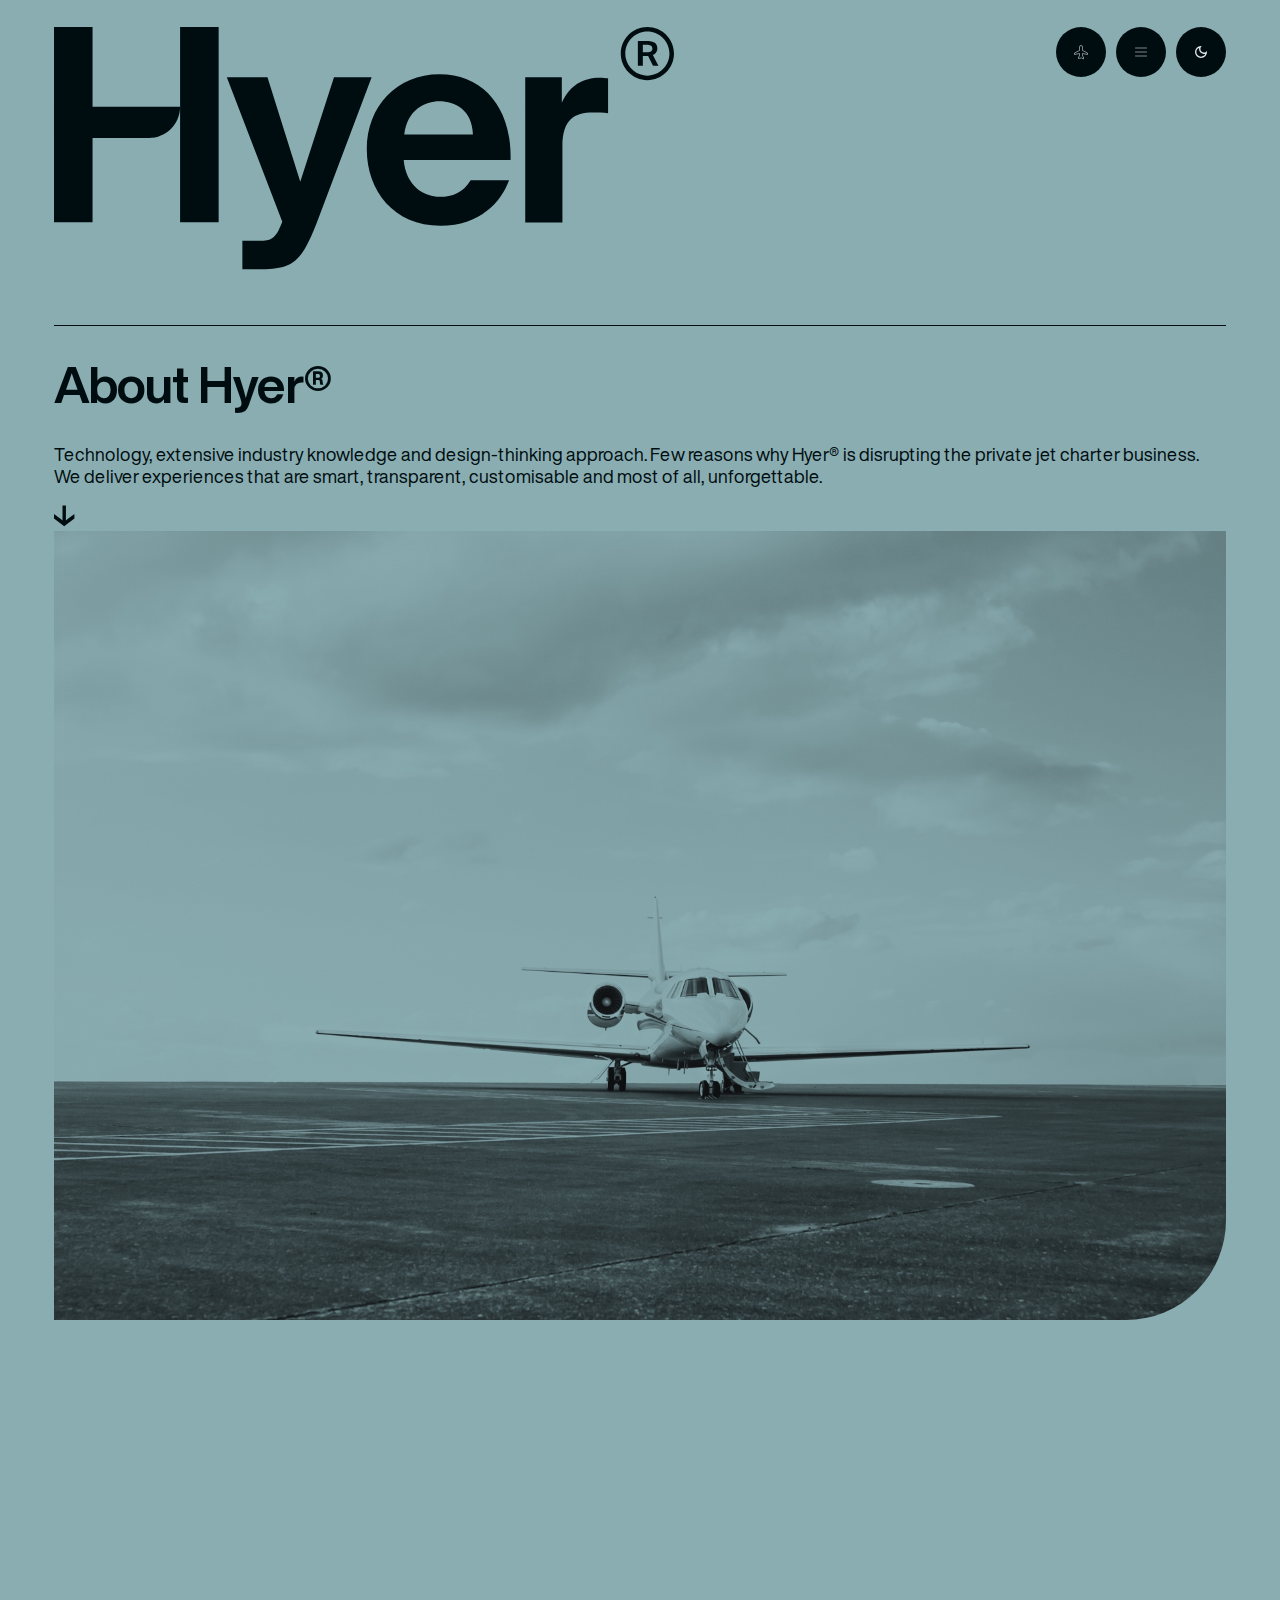
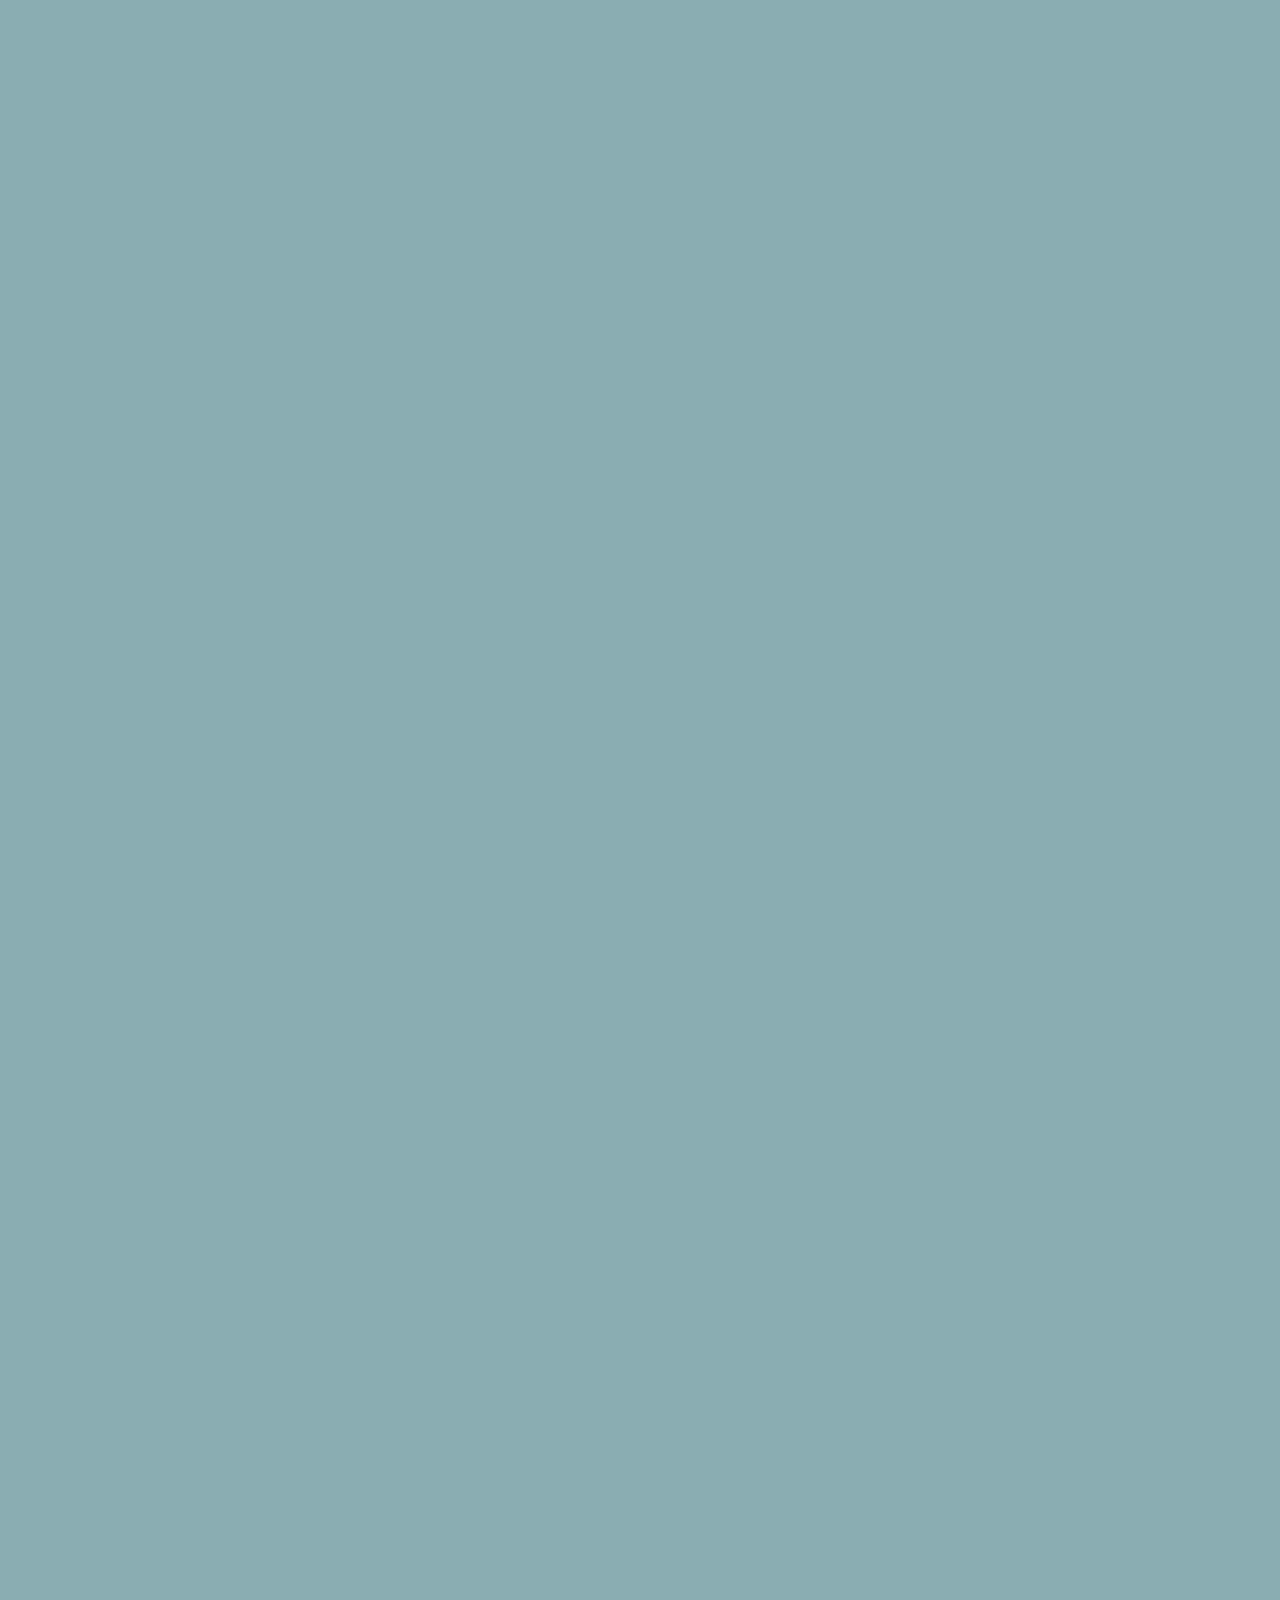
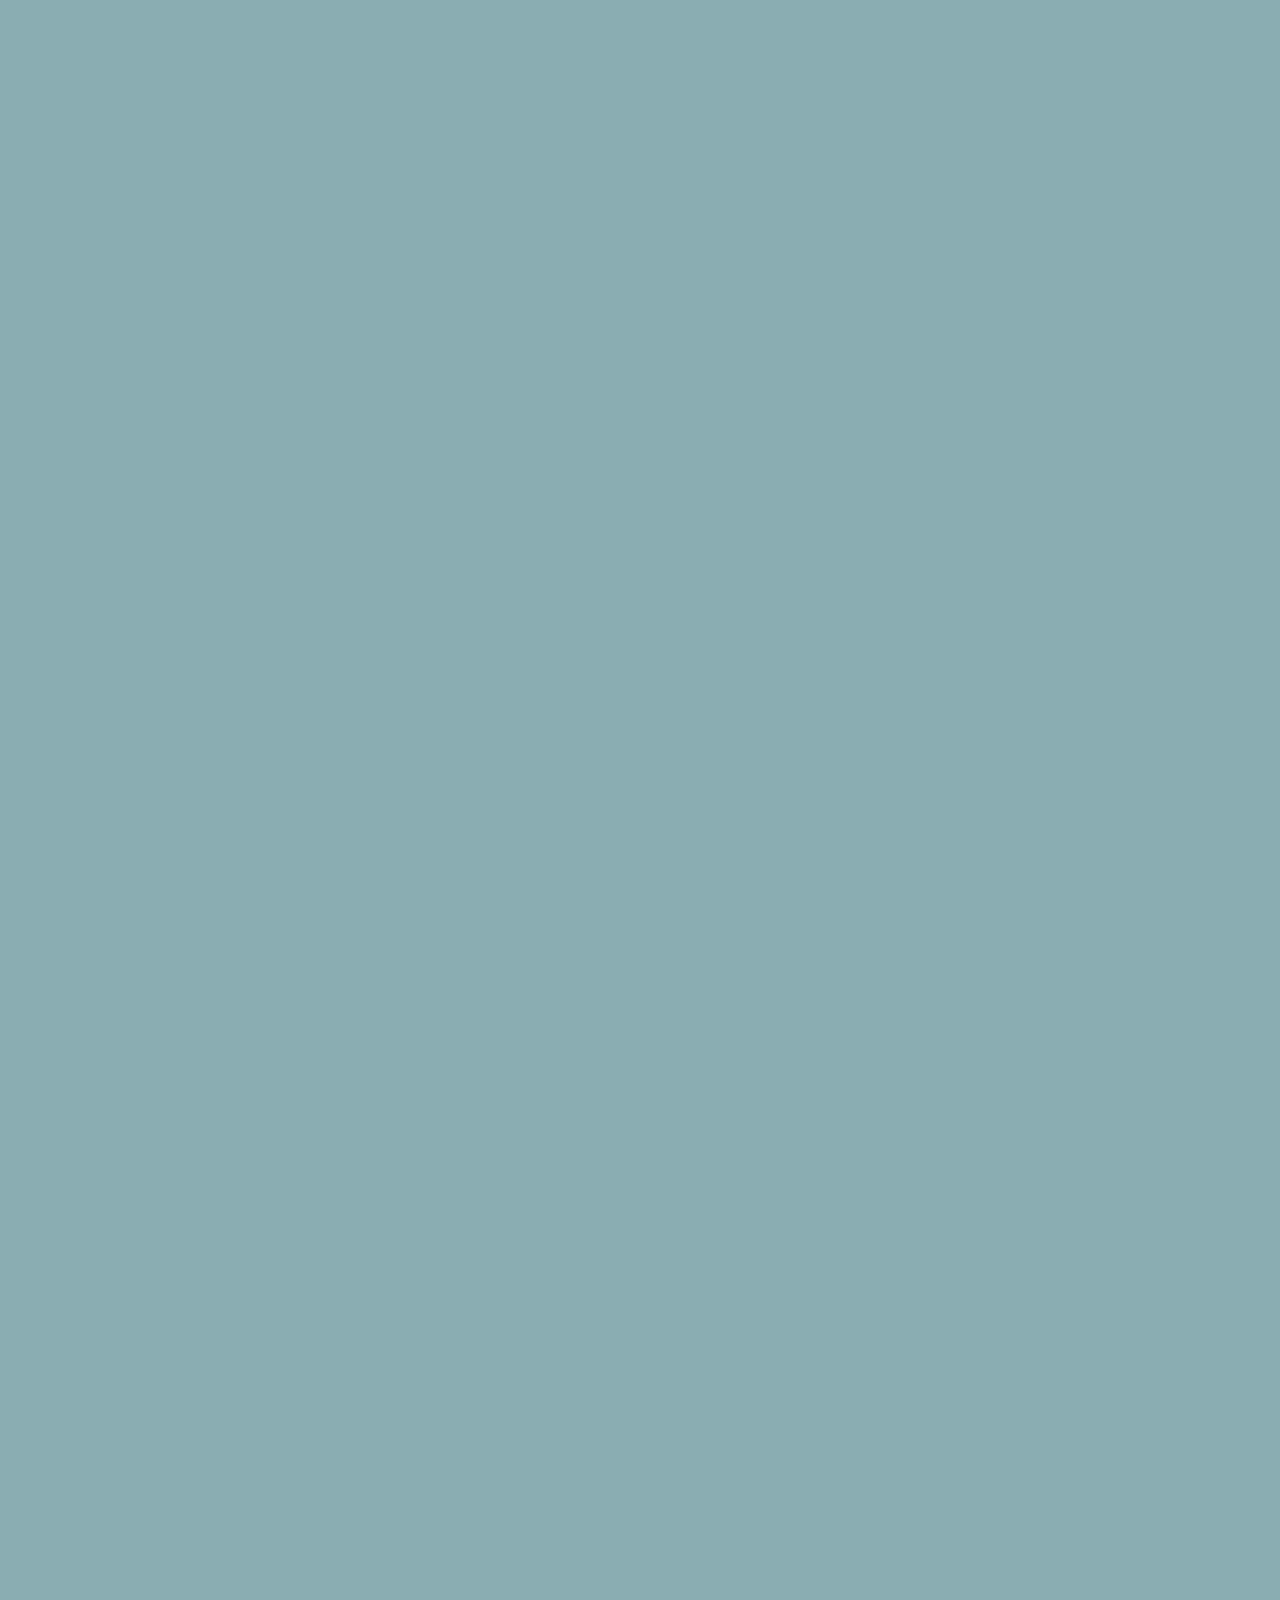
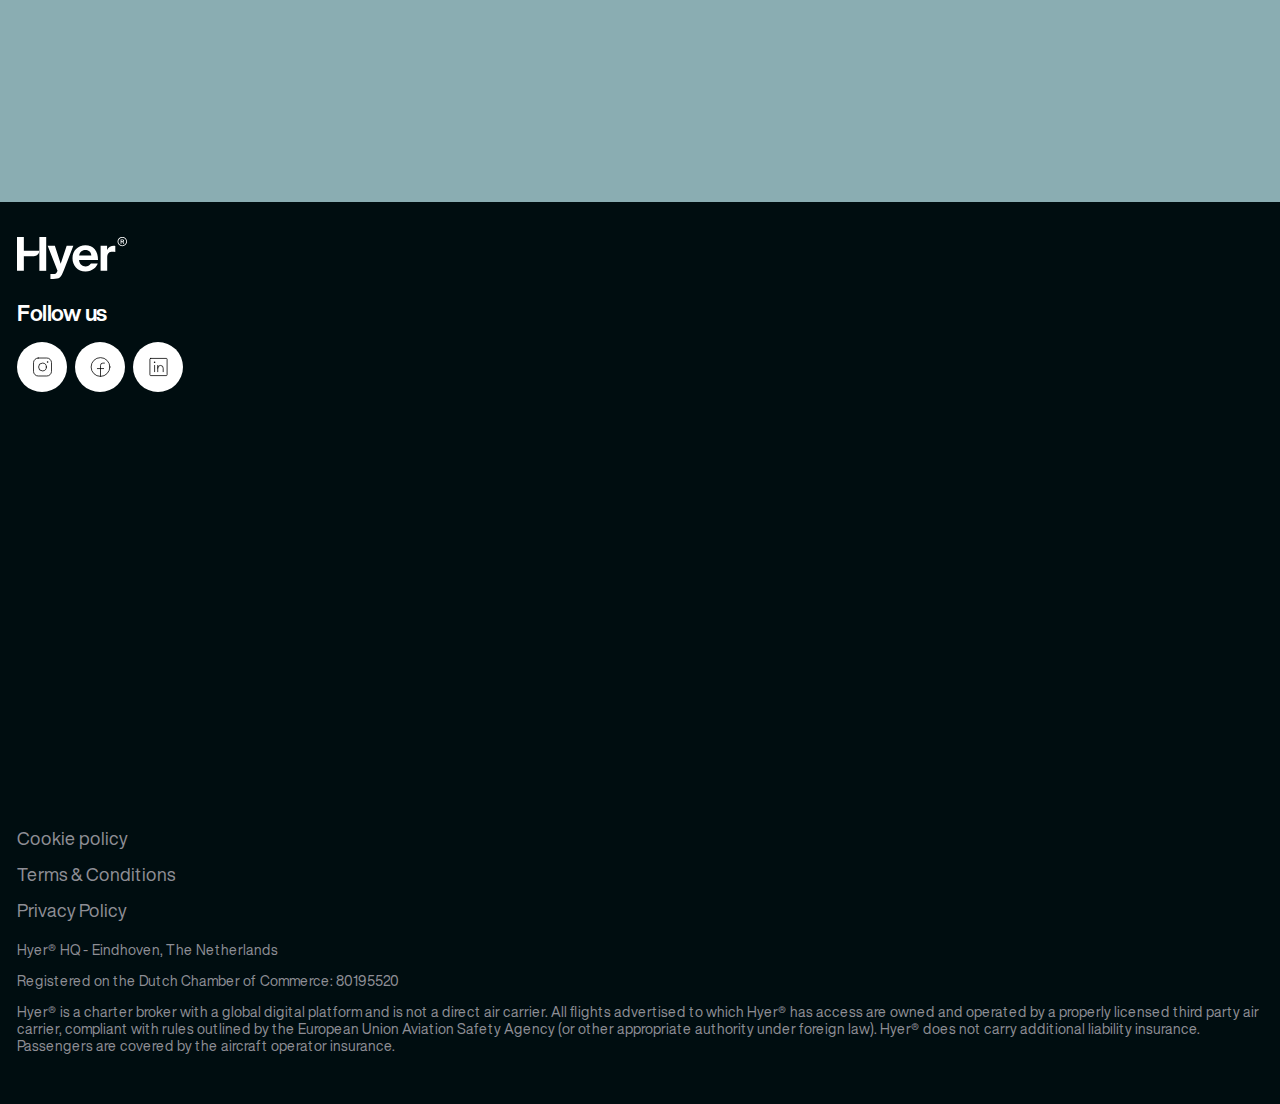
==== commit 67f0d2f9: "the real final" ====
--- a/pages/about.html
+++ b/pages/about.html
@@ -8,6 +8,7 @@
 	<title>About</title>
 </head>
 <body id="abt">
+	<a class="skip-to-content-link" href="#main">Skip to content</a>
 	<header>
 		<img id="logo-big" src="../images/logo-var.svg" alt="Hyer">
 		<img id="logo-small" src="../images/mobile-logo.svg" alt="Hyer">
@@ -19,6 +20,10 @@
 				<img class="menuIcon" src="../images/hamburger.svg" alt="Navigation">
 				<img class="closeIcon" src="../images/close_icon.svg" alt="Navigation">
 			</li>
+			<li id="theme-switch">
+				<img src="../images/dark.svg" alt="dark mode">
+				<img src="../images/light.svg" alt="light mode">
+			</li>
 		</ul>
 		<nav class="menu">
 			<button>Login</button>
@@ -70,7 +75,7 @@
 			</div>
 		</nav>
 	</header>
-	<main>
+	<main id="main">
 		<section>
 			<h1>About Hyer®</h1>
 			<p>
--- a/styles/style.css
+++ b/styles/style.css
@@ -14,7 +14,10 @@
 
 :root {
 	--accent-color: #000d10;
+	--accent-color-btn: #000d10;
+	--footer-color: #000d10;
 	--accent-color-2: #ffffff;
+	--light-text-lightmode: #ffffff;
 	--dark-blue: #151623;
 	--darker-blue: #0f0f1c;
 	--brick-red: #bc7155;
@@ -22,6 +25,40 @@
 	--background-about: #8aadb2;
 	--btn-hover: #393939;
 	--sky-blue: rgb(131 157 187);
+}
+
+.darkmode {
+	--accent-color: #ffffff;
+	--accent-color-2: #1e1e1e;
+	--dark-blue: #e7e9ff;
+	--darker-blue: #000052;
+	--brick-red: #bc7155;
+	--background-about: #1f2728;
+	--text-secondary: #ededed;
+	--btn-hover: #ffffff;
+}
+
+#theme-switch {
+	height: 50px;
+	width: 50px;
+	padding: 0;
+	border-radius: 50%;
+	display: flex;
+	align-items: center;
+	justify-content: center;
+	background-color: var(--accent-color-btn);
+}
+
+#theme-switch img:last-child {
+	display: none;
+}
+
+.darkmode #theme-switch img:first-child {
+	display: none;
+}
+
+.darkmode #theme-switch img:last-child {
+	display: block;
 }
 
 .visually_hidden {
@@ -39,6 +76,15 @@
 	transform: translateY(0);
 }
   
+.skip-to-content-link {
+	left: 50%;
+	position: absolute;
+	transform: translateY(-100%);
+}
+
+.skip-to-content-link:focus {
+	transform: translateY(0%);
+}
 
 body {
 	font-family: "Helvetica-reg", arial;
@@ -46,6 +92,10 @@
 	margin: 0;
 }
 
+#home {
+	background-color: var(--accent-color-2);
+}
+
 #abt {
 	background-color: var(--background-about);
 }
@@ -77,10 +127,11 @@
 	transition: opacity 0.6s ease, transform 0.6s ease;
 }
 
-h1, h2, h3, h4 {
+h1, h2, h3 {
 	font-family: "Helvetica-bold", arial;
 	line-height: 100%;
 	letter-spacing: -.02em;
+	color: var(--accent-color);
 }
 
 h1 {
@@ -95,16 +146,13 @@
 	font-size: 22px;
 }
 
-h4 {
-	font-size: 20px;
-}
-
-h4 > span {
+h3 > span {
 	font-family: "Helvetica-reg";
 }
 
 p {
 	font-size: 18px;
+	color: var(--accent-color);
 }
 
 img {
@@ -165,7 +213,7 @@
 .menu-btn {
 	display: flex;
 	margin-bottom: 8px;
-	background-color: var(--accent-color);
+	background-color: var(--accent-color-btn);
 	border-radius: 30px;
 	width: 50px;
 	height: 50px;
@@ -184,6 +232,7 @@
 }
 
 blockquote {
+	color: var(--accent-color);
 	margin: 0;
 }
 
@@ -323,6 +372,16 @@
 	color: var(--accent-color-2);
 }
 
+div > section:nth-child(1) > p, 
+div > section:nth-child(1) > h2,
+div > section:nth-child(2) > h2,
+div > section:nth-child(3) > h2,
+div > section:nth-child(3) > p,
+#home section:nth-child(5) > div > h2,
+#home section:nth-child(5) > div > p {
+	color: var(--accent-color-2);
+}
+
 div > section:nth-child(2) {
     background-image: url("../images/aircraft.avif");
     background-position: center;
@@ -388,7 +447,6 @@
 
 #home section:nth-child(5) {
 	background-color: var(--dark-blue);
-	color: var(--accent-color-2);
 }
 
 #home section:nth-child(5) > img {
@@ -408,8 +466,8 @@
 }
 
 footer {
-	background-color: var(--accent-color);
-	color: var(--accent-color-2);
+	background-color: var(--footer-color);
+	color: var(--light-text-lightmode);
 	padding: 35px 17px;
 }
 
@@ -442,6 +500,7 @@
 footer > section > ul > li > h2,
 footer > ul > li > h2 {
 	font-size: 22px;
+	color: var(--light-text-lightmode);
 }
 
 footer > section > ul > li > a,
@@ -468,7 +527,7 @@
 
 footer > ul:nth-child(2)  > li {
 	display: flex;
-	background-color: var(--accent-color-2);
+	background-color: var(--light-text-lightmode);
 	border-radius: 50px;
 	width: 50px;
 	height: 50px;
@@ -583,7 +642,7 @@
 	#home section:nth-child(5) > img {
 		background-color: var(--darker-blue);
 	}
-		
+
 	#abt  section:nth-child(5) > h2 {
 		padding: 25px 0 75px 0;
 	}
@@ -674,10 +733,6 @@
 		width: 50%;
 	}
 
-	section:nth-child(4) > ul > li > h4 {
-		font-size: 25px;
-	}
-
 	section:nth-child(4) > ul {
 		grid-template-columns: 220px 220px;
 	}
